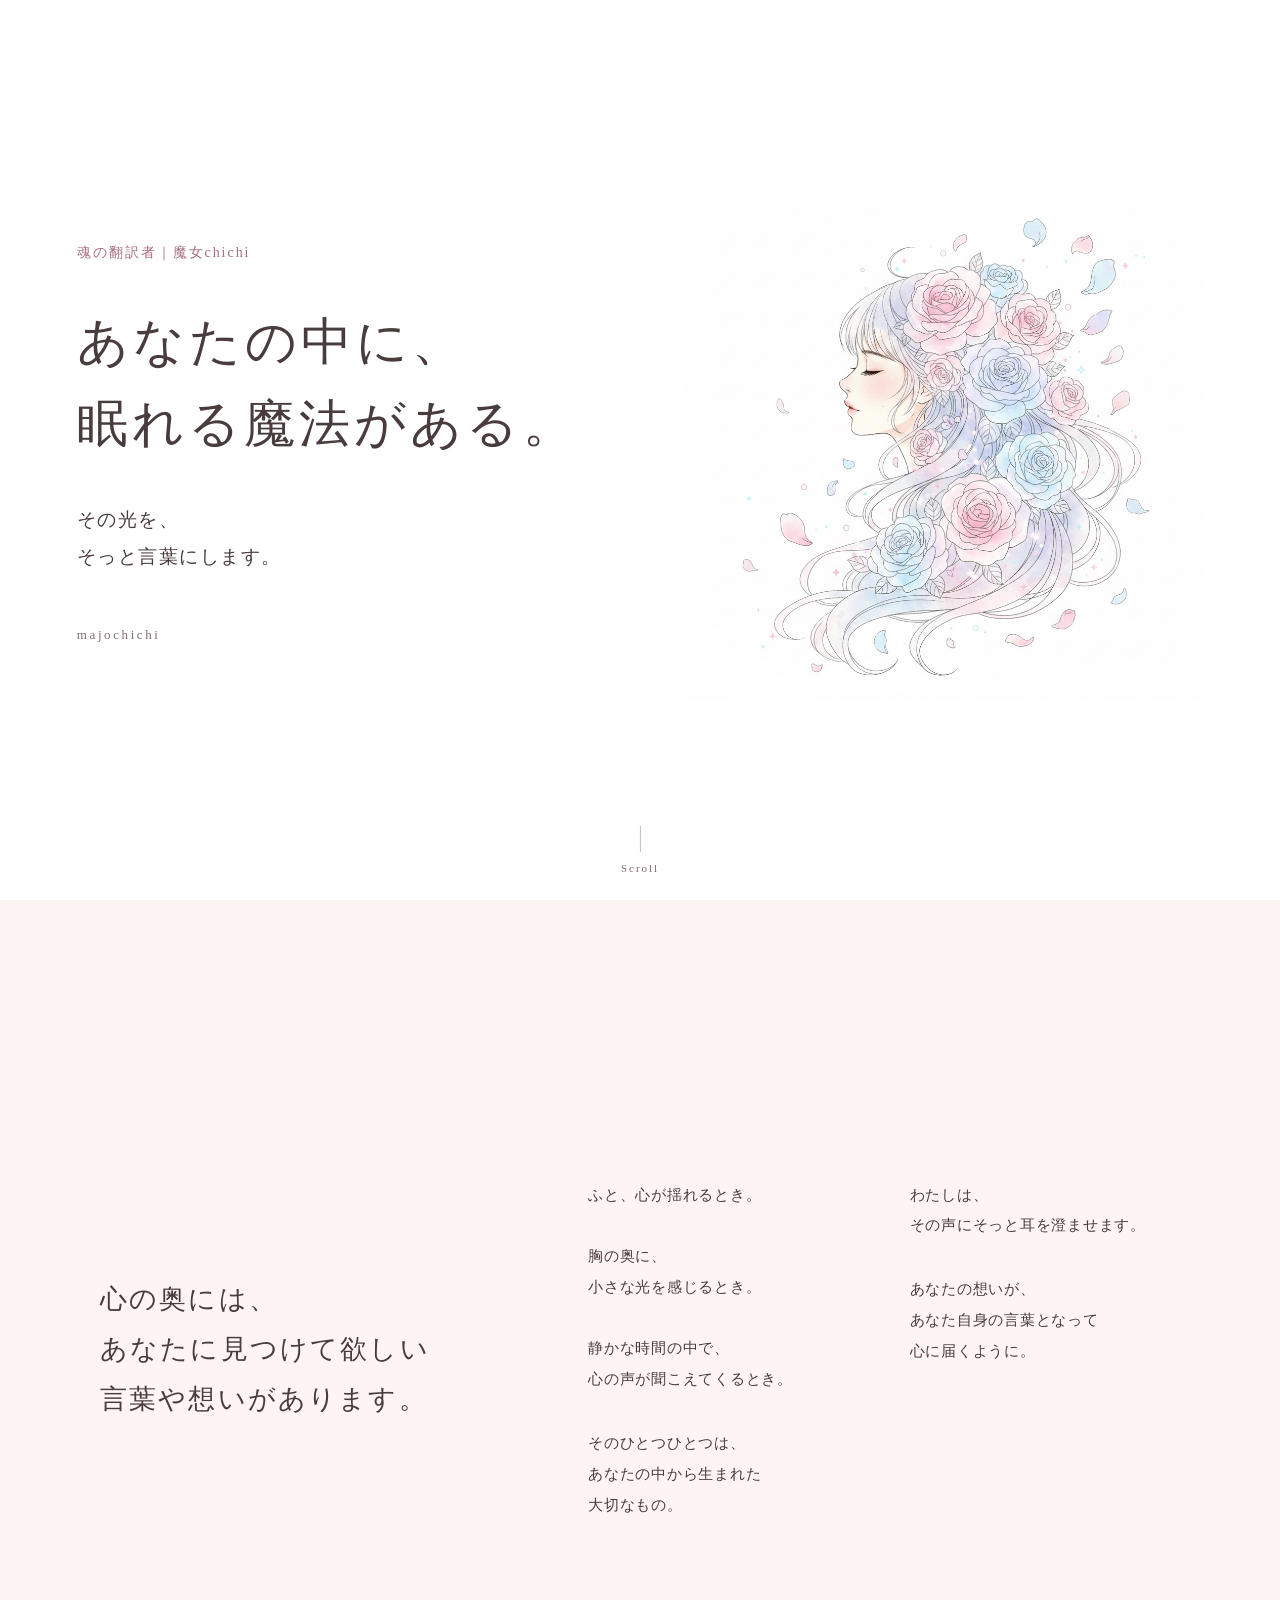
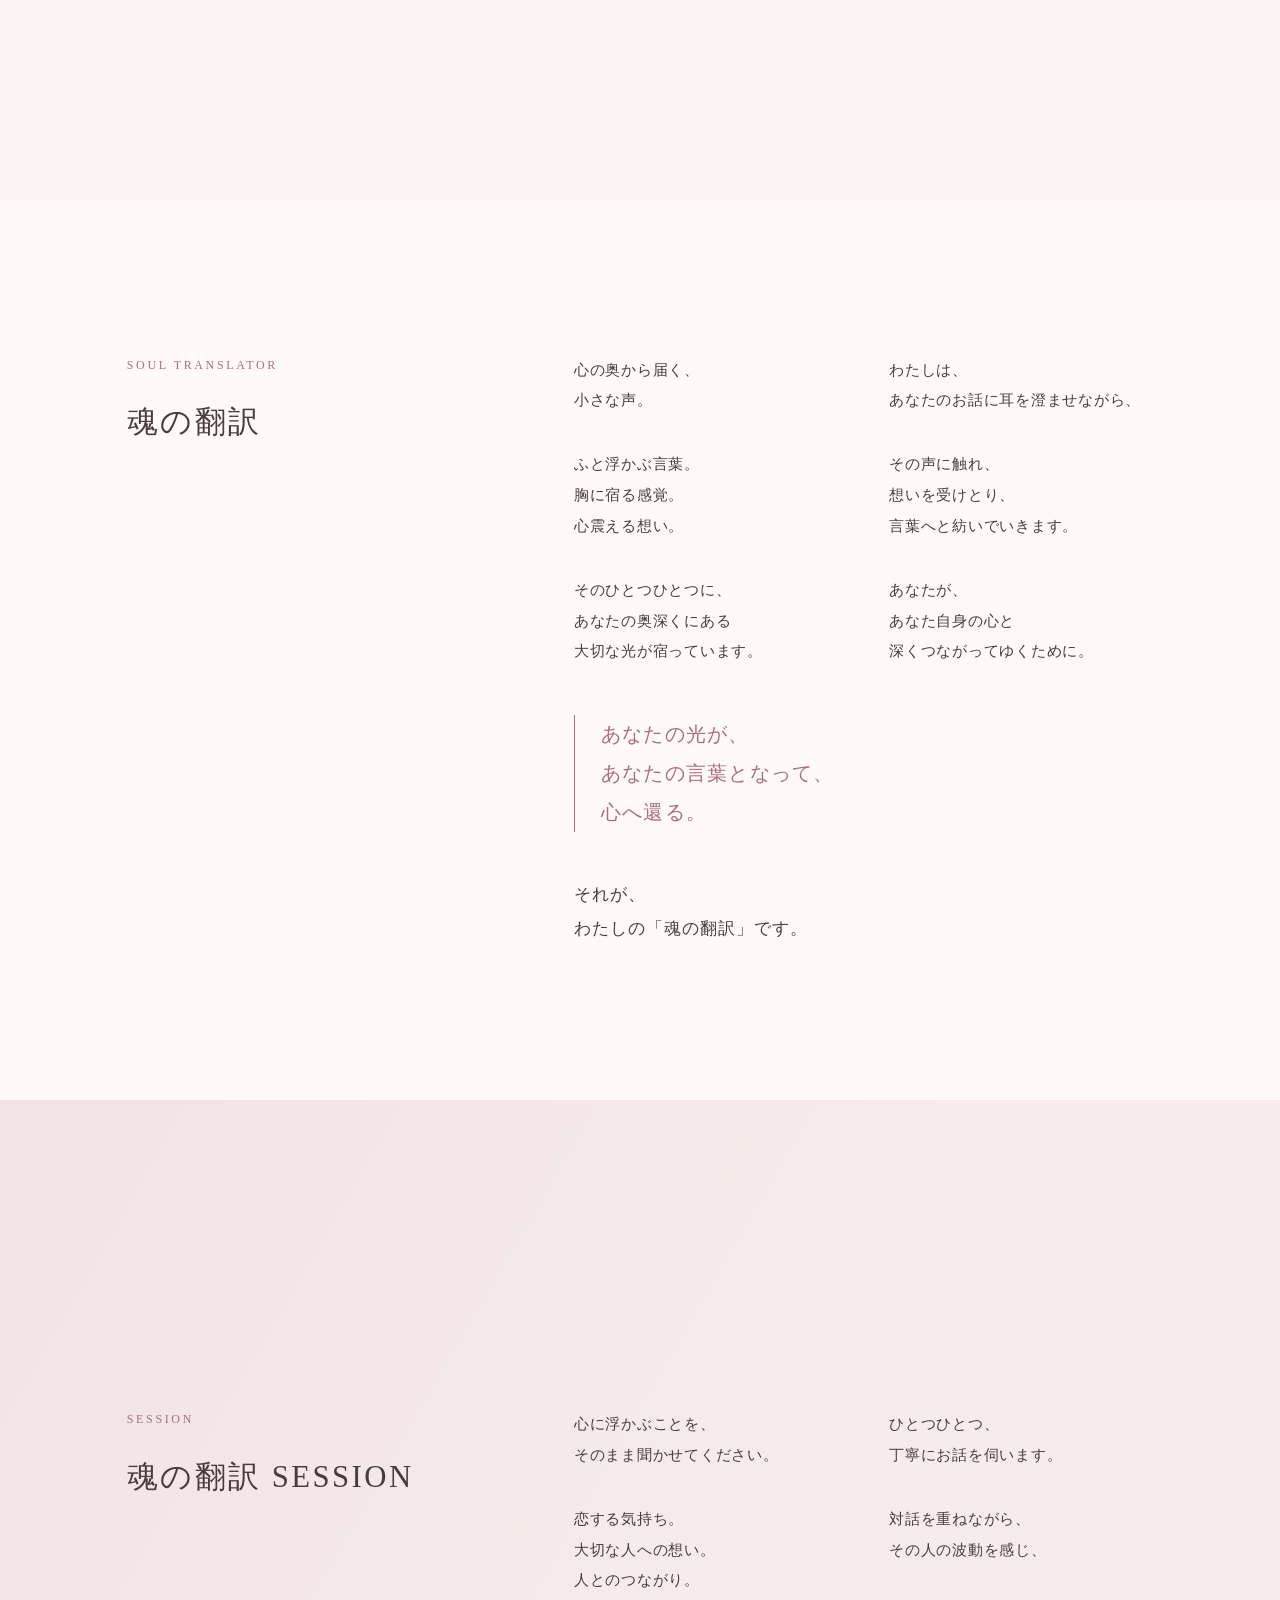
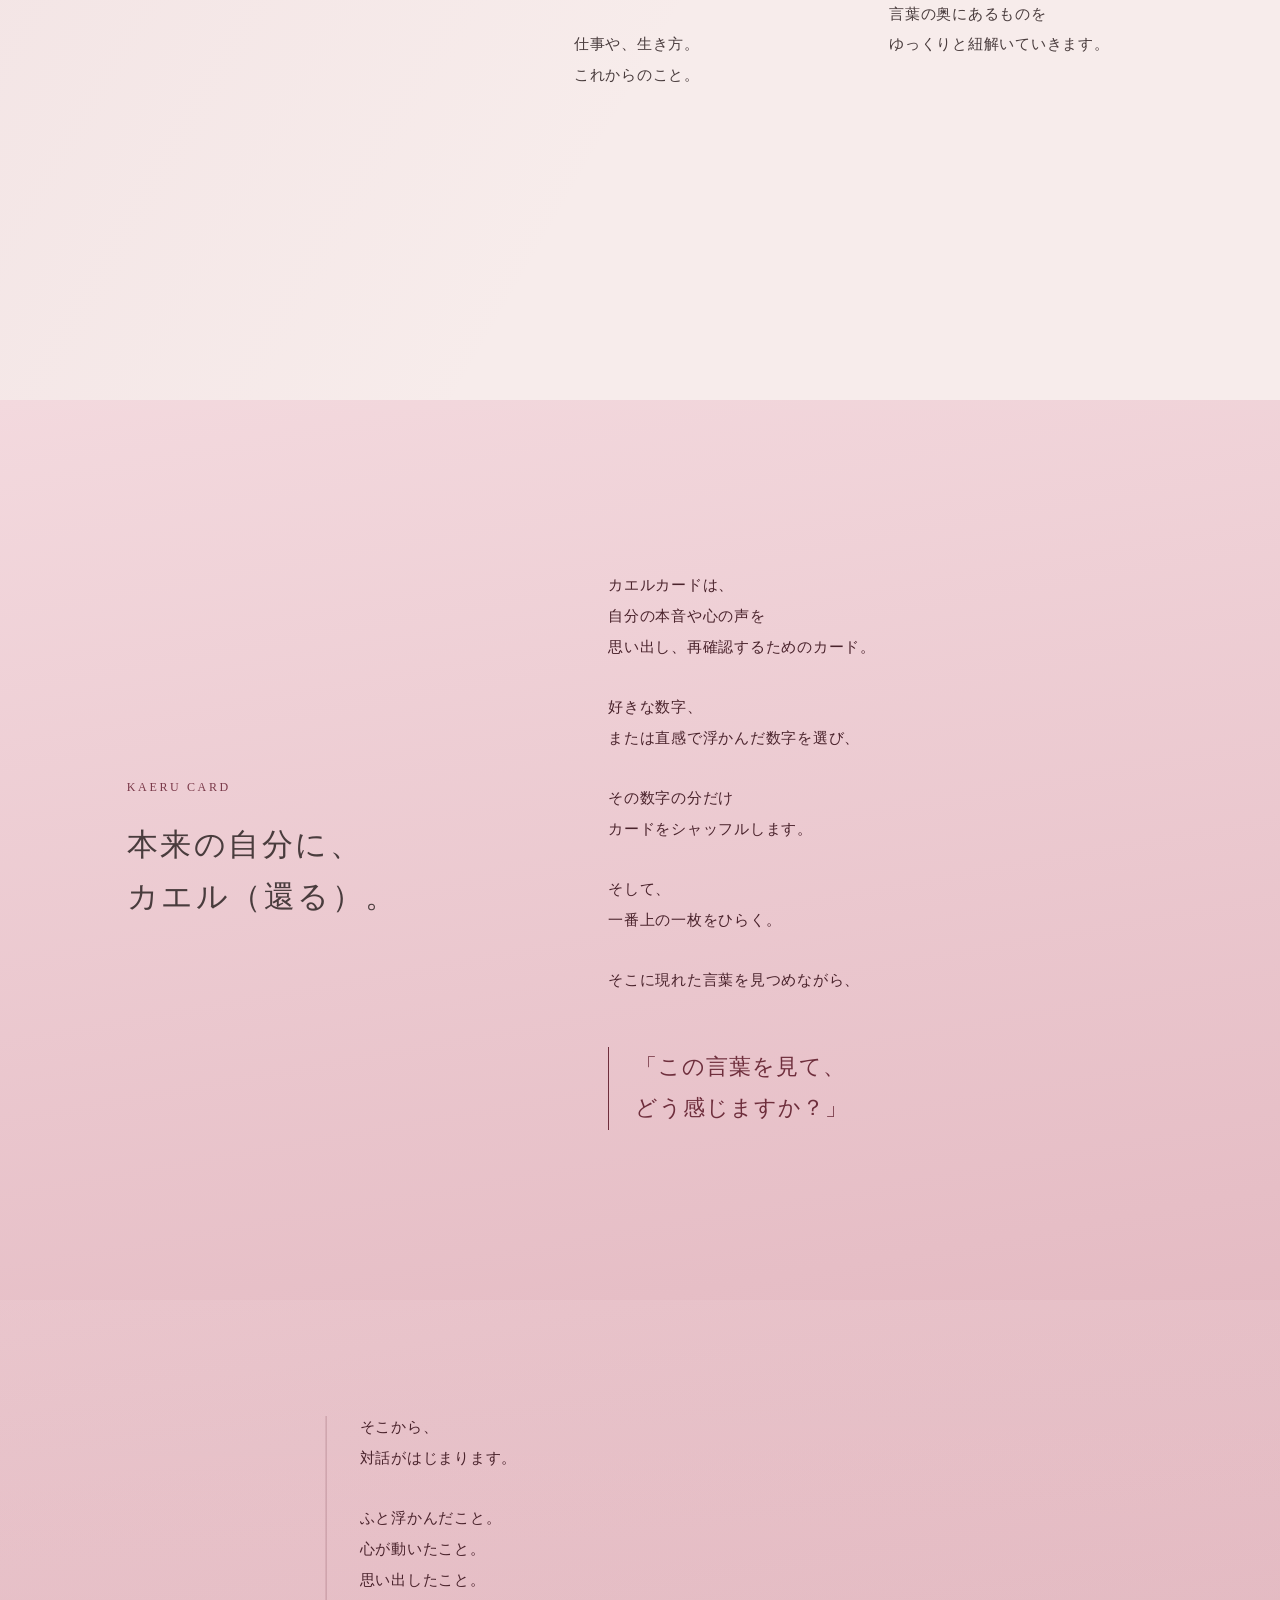
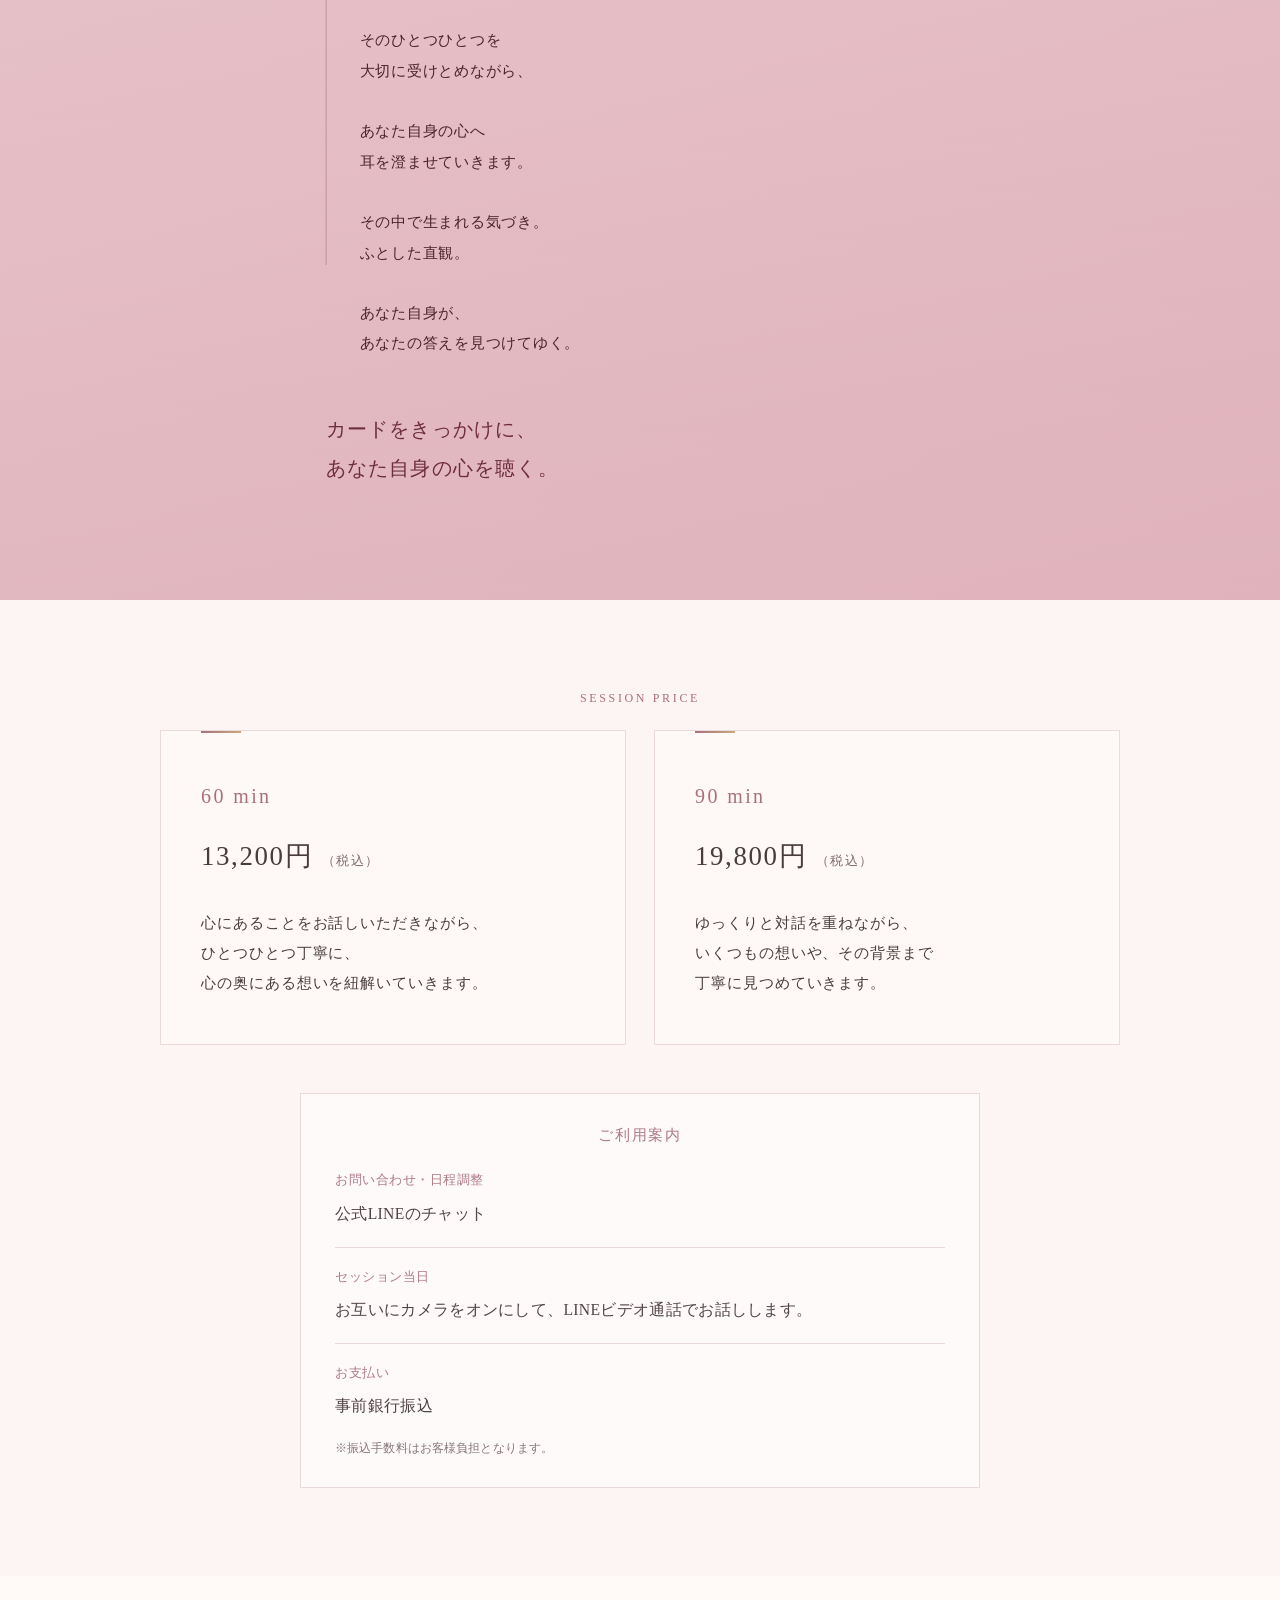
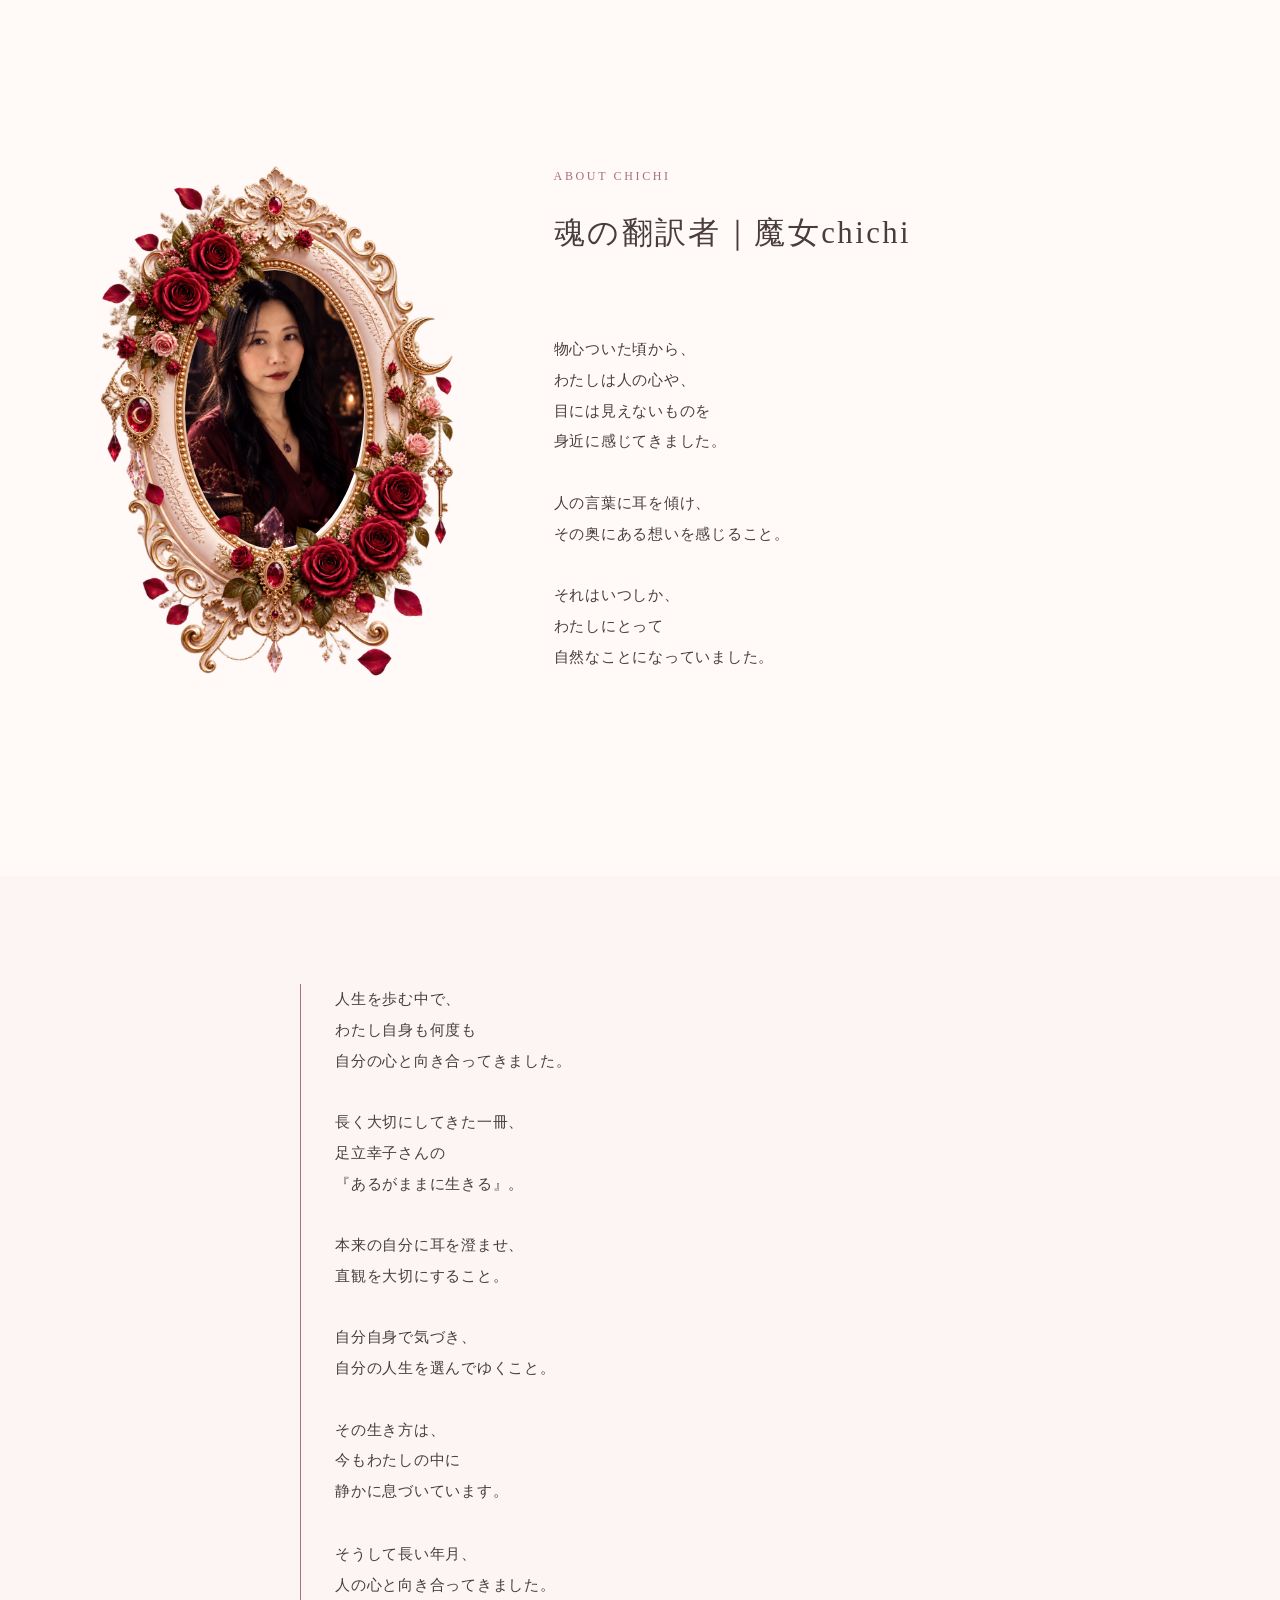
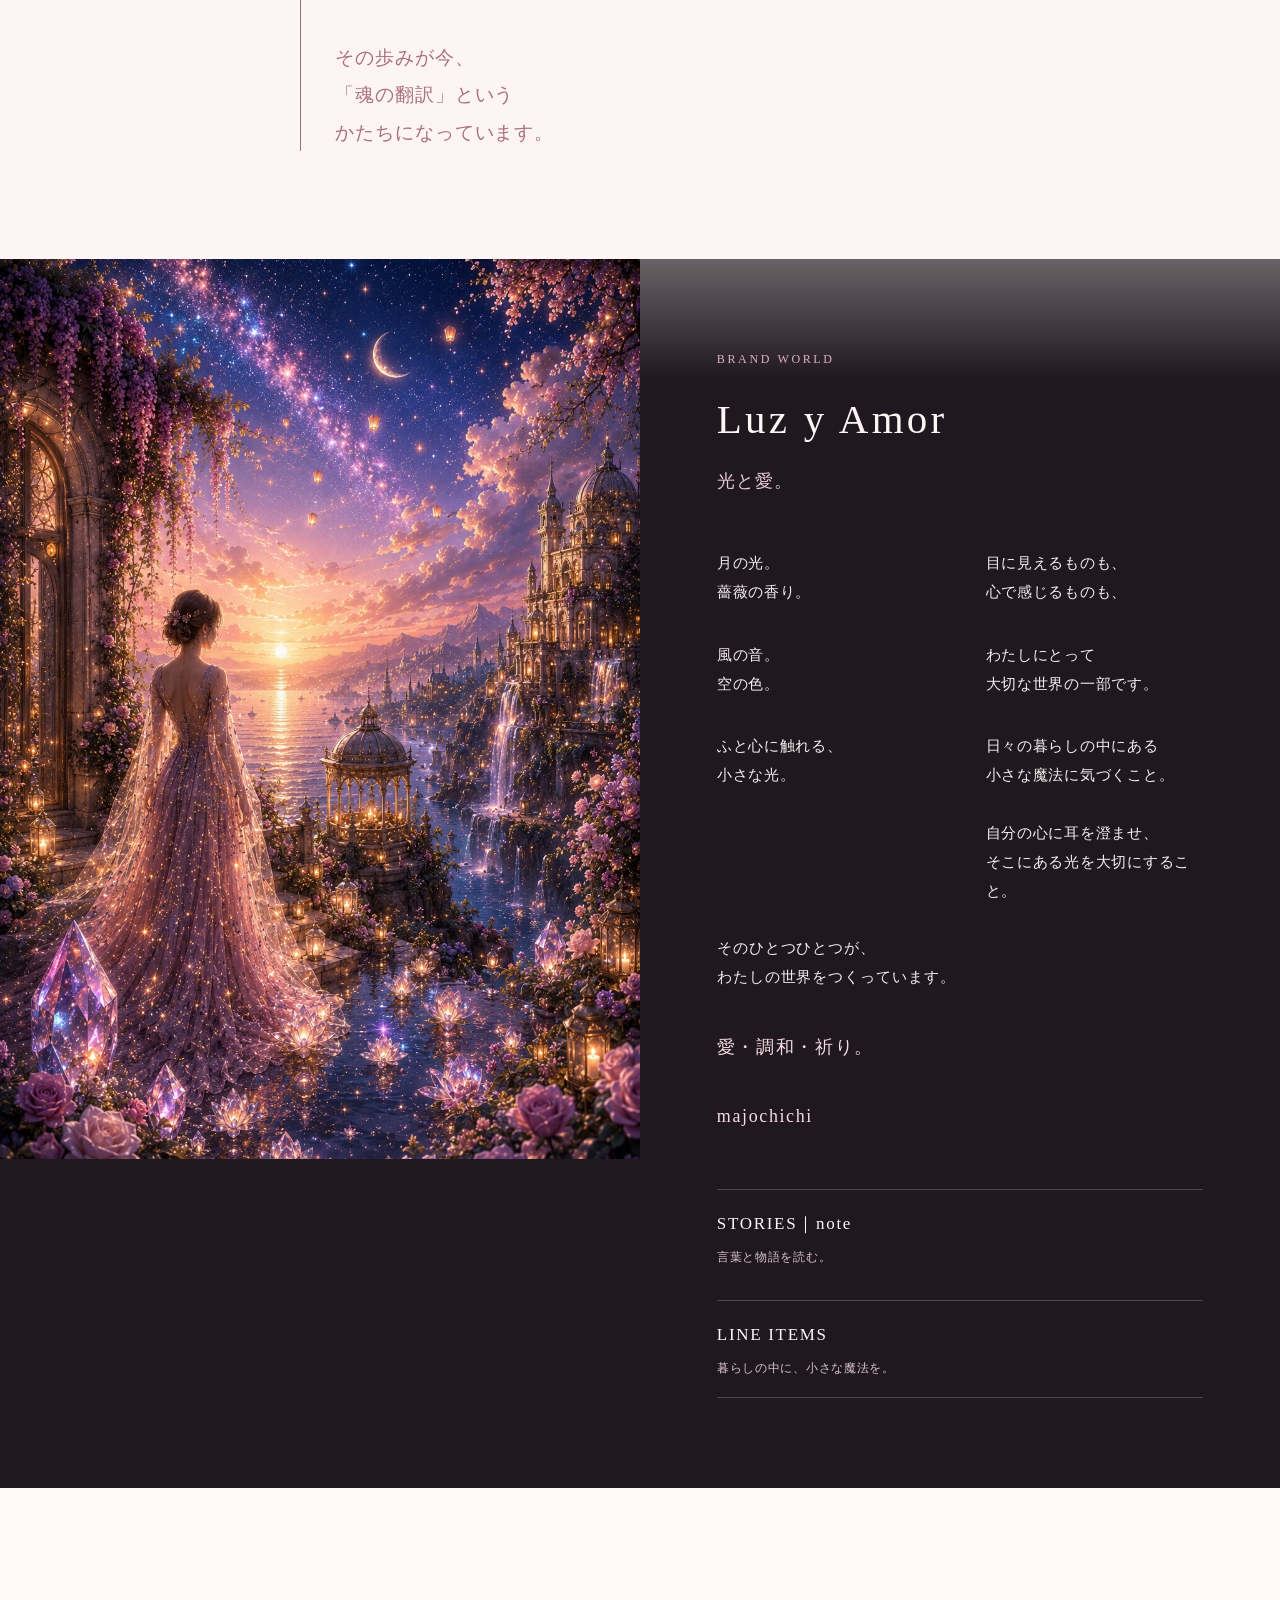
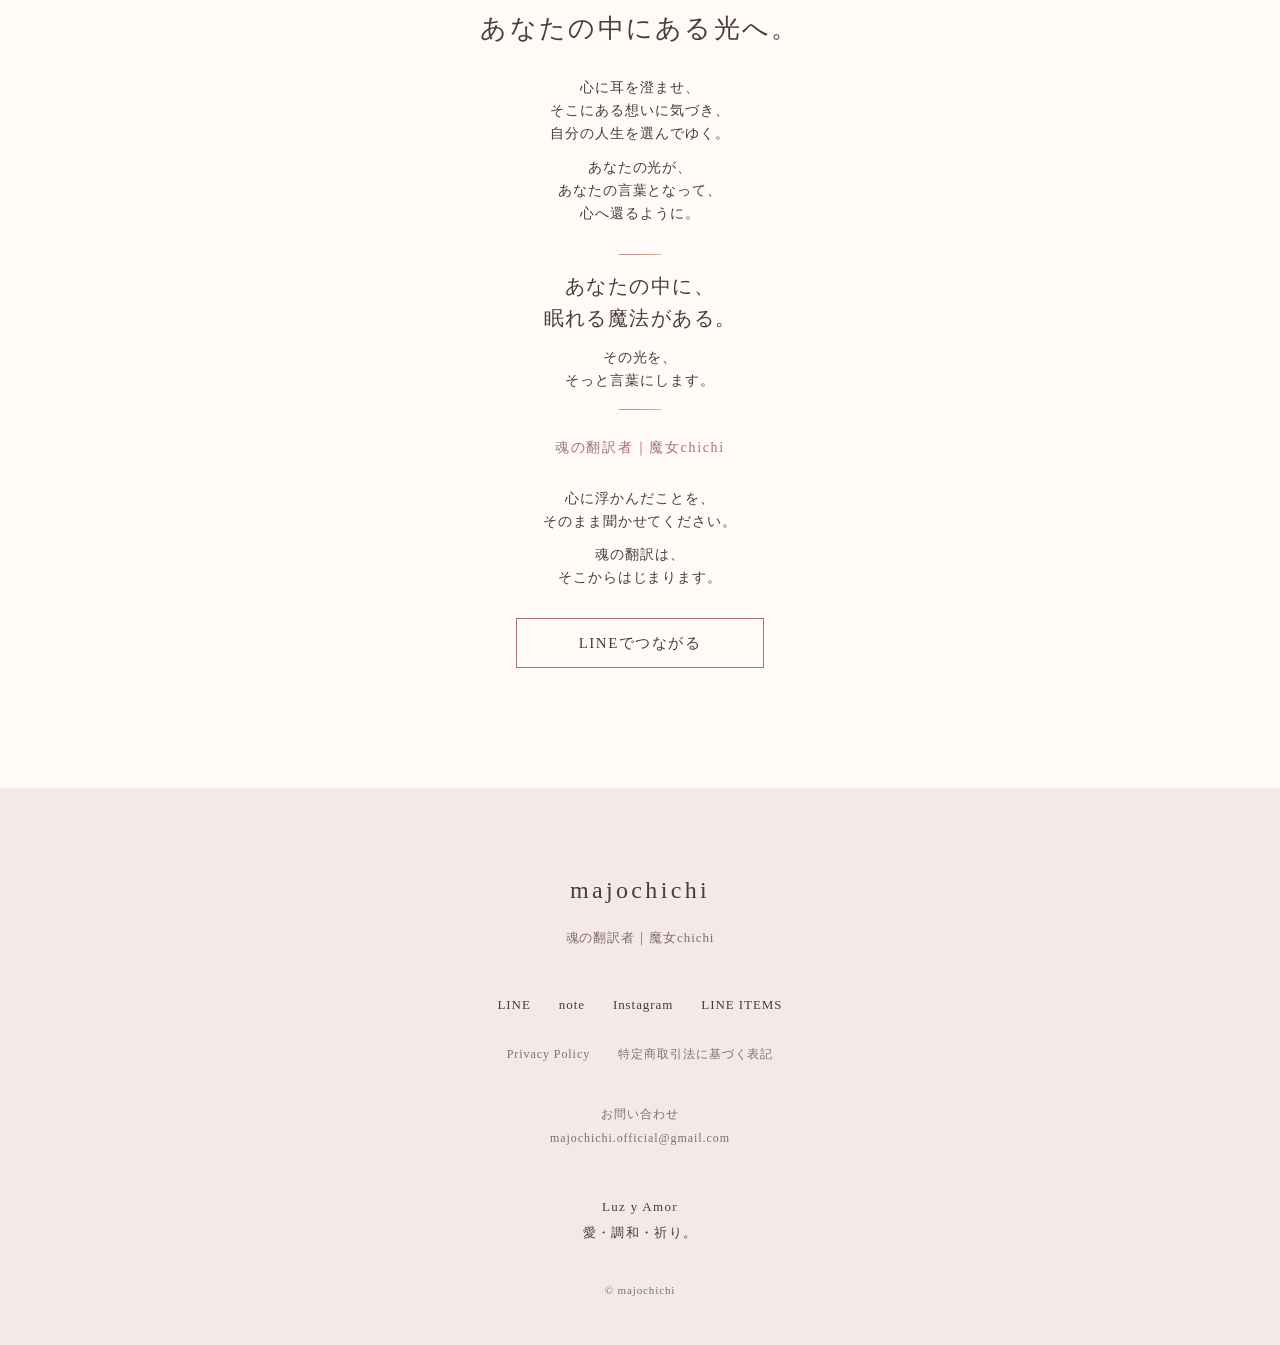
==== index (1).html @ d6d82b9c "Add files via upload" ====
<!DOCTYPE html>
<html lang="ja">
<head>
  <meta charset="UTF-8">
  <meta name="viewport" content="width=device-width, initial-scale=1.0">

  <link rel="stylesheet" href="style.css">
  <link rel="stylesheet" href="kaeru-fix.css">

  <title>魂の翻訳者｜魔女chichi｜majochichi</title>

  <meta
    name="description"
    content="あなたの中に、眠れる魔法がある。その光を、そっと言葉にします。魂の翻訳者｜魔女chichi"
  >
  <style>
    .keep-phrase { white-space: nowrap; }
    @media (max-width: 640px) {
      .keep-phrase { white-space: normal; }
    }

    /* SESSION PRICE: approved guidance layout (PC and mobile) */
    #session-price .session-info.session-guide {
      box-sizing: border-box;
      width: min(100%, 680px);
      margin: 48px auto 0;
      padding: 28px 34px;
      border: 1px solid #e9d9d8;
      background: rgba(255, 255, 255, 0.48);
      text-align: left;
    }
    #session-price .session-guide-title {
      margin: 0 0 22px;
      color: #ae7988;
      text-align: center;
      font-size: 0.95rem;
      font-weight: 500;
      letter-spacing: 0.12em;
      line-height: 1.7;
    }
    #session-price .session-guide-item {
      padding: 0 0 18px;
      margin: 0 0 18px;
      border-bottom: 1px solid #e9d9d8;
    }
    #session-price .session-guide-item:last-child {
      padding-bottom: 0;
      margin-bottom: 0;
      border-bottom: 0;
    }
    #session-price .session-guide-label {
      margin: 0 0 7px;
      color: #ae7988;
      font-size: 0.82rem;
      font-weight: 500;
      letter-spacing: 0.04em;
      line-height: 1.7;
    }
    #session-price .session-info.session-guide .session-guide-value {
      margin: 0;
      color: #514446;
      font-size: 0.98rem;
      letter-spacing: 0.02em;
      line-height: 1.9;
      overflow-wrap: anywhere;
    }
    #session-price .session-info.session-guide .session-note {
      margin: 7px 0 0;
      color: #89777b;
      font-size: 0.78rem;
      letter-spacing: 0.01em;
      line-height: 1.8;
      text-align: left;
    }
    @media (max-width: 640px) {
      #session-price .session-info.session-guide {
        width: 100%;
        margin-top: 32px;
        padding: 24px 20px;
      }
      #session-price .session-guide-title { margin-bottom: 18px; }
      #session-price .session-guide-item { padding-bottom: 15px; margin-bottom: 15px; }
      #session-price .session-info.session-guide .session-guide-value { font-size: 0.94rem; }
    }
  </style>
</head>

<body>

  <main>

    <!-- FIRST VIEW -->
    <section id="first-view">

      <div class="first-view-inner">

        <div class="first-view-copy">

          <p class="first-view-role">
            魂の翻訳者｜魔女chichi
          </p>

          <h1>
            あなたの中に、<br>
            <span class="keep-line">眠れる魔法がある。</span>
          </h1>

          <p class="first-view-message">
            その光を、<br>
            そっと言葉にします。
          </p>

          <p class="first-view-signature">
            majochichi
          </p>

        </div>


        <div class="first-view-visual">

          <img
            src="assets/first-view.jpg"
            alt="薔薇と光に包まれ、静かに目を閉じる女性のイラスト"
          >

        </div>

      </div>

      <p class="first-view-scroll">
        <span class="scroll-line" aria-hidden="true"></span>
        Scroll
      </p>

    </section>


    <!-- MESSAGE -->
    <section id="message" class="message-section">

      <div class="petals" aria-hidden="true">
        <span class="light light--a" style="left:7%; top:66%; --w:5px; --h:5px; animation-duration:11s; animation-delay:0s; --drift-1:14px; --drift-2:-10px; --peak-opacity:0.35;"></span>
        <span class="light light--b" style="left:92%; top:60%; --w:6px; --h:6px; animation-duration:14s; animation-delay:5s; --drift-1:-16px; --drift-2:12px; --peak-opacity:0.4;"></span>
        <span class="light light--c" style="left:10%; top:73%; --w:4px; --h:4px; animation-duration:9.5s; animation-delay:8s; --drift-1:12px; --drift-2:-14px; --peak-opacity:0.3;"></span>
      </div>

      <div class="message-inner">

        <p class="message-lead">
          心の奥には、<br>
          あなたに見つけて欲しい<br>
          言葉や想いがあります。
        </p>

        <div class="content-columns">

          <div class="content-col">

            <p>
              ふと、心が揺れるとき。<br><br>
              胸の奥に、<br>
              小さな光を感じるとき。<br><br>
              静かな時間の中で、<br>
              心の声が聞こえてくるとき。
            </p>

            <p>
              そのひとつひとつは、<br>
              あなたの中から生まれた<br>
              大切なもの。
            </p>

          </div>

          <div class="content-col">

            <p>
              わたしは、<br>
              その声にそっと耳を澄ませます。
            </p>

            <p>
              あなたの想いが、<br>
              あなた自身の言葉となって<br>
              心に届くように。
            </p>

          </div>

        </div>

      </div>

    </section>


    <!-- SOUL TRANSLATOR -->
    <section
      id="soul-translator"
      class="soul-translator-section"
    >

      <div class="petals" aria-hidden="true">
        <span class="light light--b" style="left:6%; top:58%; --w:5px; --h:5px; animation-duration:12.5s; animation-delay:1s; --drift-1:13px; --drift-2:-11px; --peak-opacity:0.4;"></span>
        <span class="light light--c" style="left:94%; top:64%; --w:6px; --h:6px; animation-duration:15.5s; animation-delay:6s; --drift-1:-15px; --drift-2:10px; --peak-opacity:0.35;"></span>
        <span class="light light--a" style="left:50%; top:86%; --w:4px; --h:4px; animation-duration:10s; animation-delay:9s; --drift-1:10px; --drift-2:-13px; --peak-opacity:0.3;"></span>
      </div>

      <div class="section-split">

        <div class="section-meta">

          <p class="section-label">
            SOUL TRANSLATOR
          </p>

          <h2 class="section-title">
            魂の翻訳
          </h2>

        </div>

        <div class="section-content">

          <div class="content-columns">

            <div class="content-col">

              <p>
                心の奥から届く、<br>
                小さな声。
              </p>

              <p>
                ふと浮かぶ言葉。<br>
                胸に宿る感覚。<br>
                心震える想い。
              </p>

              <p>
                そのひとつひとつに、<br>
                あなたの奥深くにある<br>
                大切な光が宿っています。
              </p>

            </div>

            <div class="content-col">

              <p>
                わたしは、<br>
                <span class="keep-phrase">あなたのお話に耳を澄ませながら、</span>
              </p>

              <p>
                その声に触れ、<br>
                想いを受けとり、<br>
                言葉へと紡いでいきます。
              </p>

              <p>
                あなたが、<br>
                あなた自身の心と<br>
                深くつながってゆくために。
              </p>

            </div>

          </div>

          <p class="pull-quote soul-translator-key">
            あなたの光が、<br>
            あなたの言葉となって、<br>
            心へ還る。
          </p>

          <p class="soul-translator-ending">
            それが、<br>
            わたしの「魂の翻訳」です。
          </p>

        </div>

      </div>

    </section>


    <!-- SESSION -->
    <section id="session" class="session-section">

      <div class="section-split">

        <div class="section-meta">

          <p class="section-label">
            SESSION
          </p>

          <h2 class="section-title">
            魂の翻訳 SESSION
          </h2>

        </div>

        <div class="section-content">

          <div class="content-columns">

            <div class="content-col">

              <p>
                心に浮かぶことを、<br>
                そのまま聞かせてください。
              </p>

              <p>
                恋する気持ち。<br>
                大切な人への想い。<br>
                人とのつながり。
              </p>

              <p>
                仕事や、生き方。<br>
                これからのこと。
              </p>

            </div>

            <div class="content-col">

              <p>
                ひとつひとつ、<br>
                丁寧にお話を伺います。
              </p>

              <p>
                対話を重ねながら、<br>
                その人の波動を感じ、
              </p>

              <p>
                言葉の奥にあるものを<br>
                ゆっくりと紐解いていきます。
              </p>

            </div>

          </div>

        </div>

      </div>

    </section>


    <!-- KAERU CARD -->
    <section id="kaeru-card" class="kaeru-card-section kaeru-card-two-screen">

      <!-- SCREEN 1 -->
      <div class="kaeru-screen kaeru-screen-intro">
        <div class="kaeru-screen-inner">

          <div class="kaeru-screen-meta">
            <p class="section-label">KAERU CARD</p>

            <h2 class="section-title">
              本来の自分に、<br>
              カエル（還る）。
            </h2>
          </div>

          <div class="kaeru-screen-content">
            <div class="kaeru-reading-block">
              <p>
                カエルカードは、<br>
                自分の本音や心の声を<br>
                思い出し、再確認するためのカード。
              </p>

              <p>
                好きな数字、<br>
                または直感で浮かんだ数字を選び、
              </p>

              <p>
                その数字の分だけ<br>
                カードをシャッフルします。
              </p>

              <p>
                そして、<br>
                一番上の一枚をひらく。
              </p>

              <p>
                そこに現れた言葉を見つめながら、
              </p>
            </div>

            <p class="pull-quote kaeru-question">
              「この言葉を見て、<br>
              どう感じますか？」
            </p>
          </div>

        </div>
      </div>

      <!-- SCREEN 2 -->
      <div class="kaeru-screen kaeru-screen-dialogue">
        <div class="kaeru-dialogue-inner">

          <div class="kaeru-reading-block">
            <p>
              そこから、<br>
              対話がはじまります。
            </p>

            <p>
              ふと浮かんだこと。<br>
              心が動いたこと。<br>
              思い出したこと。
            </p>

            <p>
              そのひとつひとつを<br>
              大切に受けとめながら、
            </p>

            <p>
              あなた自身の心へ<br>
              耳を澄ませていきます。
            </p>

            <p>
              その中で生まれる気づき。<br>
              ふとした直観。
            </p>

            <p>
              あなた自身が、<br>
              あなたの答えを見つけてゆく。
            </p>
          </div>

          <p class="kaeru-ending">
            カードをきっかけに、<br>
            あなた自身の心を聴く。
          </p>

        </div>
      </div>

    </section>


    <!-- SESSION PRICE -->
    <section
      id="session-price"
      class="session-price-section"
    >

      <div class="session-price-inner">

        <p class="section-label">
          SESSION PRICE
        </p>

        <div class="session-price-grid">

          <div class="price-card">

            <h3>
              60 min
            </h3>

            <p class="price">
              13,200円
              <span>（税込）</span>
            </p>

            <p>
              心にあることをお話しいただきながら、<br>
              ひとつひとつ丁寧に、<br>
              心の奥にある想いを紐解いていきます。
            </p>

          </div>


          <div class="price-card">

            <h3>
              90 min
            </h3>

            <p class="price">
              19,800円
              <span>（税込）</span>
            </p>

            <p>
              ゆっくりと対話を重ねながら、<br>
              いくつもの想いや、その背景まで<br>
              丁寧に見つめていきます。
            </p>

          </div>

        </div>


        <div class="session-info session-guide" aria-label="ご利用案内">
          <h3 class="session-guide-title">ご利用案内</h3>

          <div class="session-guide-item">
            <p class="session-guide-label">お問い合わせ・日程調整</p>
            <p class="session-guide-value">公式LINEのチャット</p>
          </div>

          <div class="session-guide-item">
            <p class="session-guide-label">セッション当日</p>
            <p class="session-guide-value">お互いにカメラをオンにして、LINEビデオ通話でお話しします。</p>
          </div>

          <div class="session-guide-item">
            <p class="session-guide-label">お支払い</p>
            <p class="session-guide-value">事前銀行振込</p>
            <p class="session-note">※振込手数料はお客様負担となります。</p>
          </div>
        </div>

      </div>

    </section>


    <!-- ABOUT CHICHI -->
    <section
      id="about-chichi"
      class="about-chichi-section"
    >

      <div class="about-chichi-screen about-chichi-screen-portrait">

        <div class="about-chichi-inner">

          <div class="about-chichi-meta">

            <p class="section-label">
              ABOUT CHICHI
            </p>

            <h2 class="section-title">
              魂の翻訳者｜魔女chichi
            </h2>

          </div>


          <div class="about-chichi-visual">

            <div class="about-chichi-portrait">
              <img
                src="assets/about-chichi.png"
                alt="魂の翻訳者｜魔女chichi"
              >
            </div>

            <img
              class="about-chichi-frame"
              src="assets/about-frame.png"
              alt=""
              aria-hidden="true"
            >

          </div>


          <div class="about-chichi-body about-chichi-intro">

            <p>
              物心ついた頃から、<br>
              わたしは人の心や、<br>
              目には見えないものを<br>
              身近に感じてきました。<br><br>
              人の言葉に耳を傾け、<br>
              その奥にある想いを感じること。<br><br>
              それはいつしか、<br>
              わたしにとって<br>
              自然なことになっていました。
            </p>

          </div>

        </div>

      </div>


      <div class="about-chichi-screen about-chichi-screen-philosophy">

        <div class="petals" aria-hidden="true">
          <span class="petal petal--a" style="left:16%; top:-6%; --w:13px; --h:17px; animation-duration:14s; animation-delay:0s; --drift-1:28px; --drift-2:-18px; --drift-3:22px; --rot-1:25deg; --rot-2:-15deg; --rot-3:40deg; --peak-opacity:0.5;"><span class="petal-shape"></span></span>
          <span class="petal petal--b" style="left:78%; top:-9%; --w:19px; --h:24px; animation-duration:21s; animation-delay:6s; --drift-1:-32px; --drift-2:26px; --drift-3:-28px; --rot-1:-30deg; --rot-2:18deg; --rot-3:-50deg; --peak-opacity:0.45;"><span class="petal-shape"></span></span>
          <span class="petal petal--c" style="left:48%; top:-7%; --w:16px; --h:20px; animation-duration:18s; animation-delay:10s; --drift-1:24px; --drift-2:-20px; --drift-3:26px; --rot-1:20deg; --rot-2:-35deg; --rot-3:55deg; --peak-opacity:0.55;"><span class="petal-shape"></span></span>
          <span class="petal petal--a" style="left:30%; top:-10%; --w:25px; --h:31px; animation-duration:24s; animation-delay:3s; --drift-1:-40px; --drift-2:30px; --drift-3:-35px; --rot-1:-25deg; --rot-2:20deg; --rot-3:-60deg; --peak-opacity:0.4;"><span class="petal-shape"></span></span>
        </div>

        <div class="about-chichi-philosophy-inner">

          <div class="about-chichi-body about-chichi-philosophy">

            <p>
              人生を歩む中で、<br>
              わたし自身も何度も<br>
              自分の心と向き合ってきました。<br><br>
              長く大切にしてきた一冊、<br>
              足立幸子さんの<br>
              『あるがままに生きる』。<br><br>
              本来の自分に耳を澄ませ、<br>
              直観を大切にすること。<br><br>
              自分自身で気づき、<br>
              自分の人生を選んでゆくこと。<br><br>
              その生き方は、<br>
              今もわたしの中に<br>
              静かに息づいています。
            </p>

            <p>
              そうして長い年月、<br>
              人の心と向き合ってきました。
            </p>

          </div>

          <p class="about-chichi-ending">
            その歩みが今、<br>
            「魂の翻訳」という<br>
            かたちになっています。
          </p>

        </div>

      </div>

    </section>


    <!-- BRAND WORLD -->
    <section
      id="brand-world"
      class="brand-world-section"
    >

      <div class="brand-world-inner">

        <div class="brand-world-visual">

          <img
            src="assets/brand-world.jpg"
            alt="月と薔薇と光に包まれたmajochichiの世界"
          >

        </div>


        <div class="brand-world-copy">

          <p class="section-label">
            BRAND WORLD
          </p>

          <h2 class="brand-world-title">
            Luz y Amor
          </h2>

          <p class="brand-world-lead">
            光と愛。
          </p>

          <div class="content-columns brand-world-columns">

            <div class="content-col">

              <p>
                月の光。<br>
                薔薇の香り。
              </p>

              <p>
                風の音。<br>
                空の色。
              </p>

              <p>
                ふと心に触れる、<br>
                小さな光。
              </p>

            </div>

            <div class="content-col">

              <p>
                目に見えるものも、<br>
                心で感じるものも、
              </p>

              <p>
                わたしにとって<br>
                大切な世界の一部です。
              </p>

              <p>
                日々の暮らしの中にある<br>
                小さな魔法に気づくこと。<br><br>
                自分の心に耳を澄ませ、<br>
                そこにある光を大切にすること。
              </p>

            </div>

          </div>

          <p class="brand-world-body-tail">
            そのひとつひとつが、<br>
            わたしの世界をつくっています。
          </p>

          <p class="brand-world-ending">
            愛・調和・祈り。<br><br>
            majochichi
          </p>


          <div class="brand-world-links">

            
              <a
              href="https://note.com/majochichi"
              target="_blank"
              rel="noopener noreferrer"
            >
              <span>
                STORIES｜note
              </span>

              <small>
                言葉と物語を読む。
              </small>
            </a>


            
              <a
              href="https://line.me/S/shop/sticker/author/6569185"
              target="_blank"
              rel="noopener noreferrer"
            >
              <span>
                LINE ITEMS
              </span>

              <small>
                暮らしの中に、小さな魔法を。
              </small>
            </a>

          </div>

        </div>

      </div>

    </section>


    <!-- FINAL MESSAGE -->
    <section
      id="final-message"
      class="final-message-section"
    >

      <div class="petals" aria-hidden="true">
        <span class="light light--a" style="left:10%; top:70%; --w:6px; --h:6px; animation-duration:10s; animation-delay:0s; --drift-1:15px; --drift-2:-12px; --peak-opacity:0.45;"></span>
        <span class="light light--c" style="left:90%; top:66%; --w:5px; --h:5px; animation-duration:13s; animation-delay:4s; --drift-1:-14px; --drift-2:11px; --peak-opacity:0.4;"></span>
        <span class="light light--b" style="left:18%; top:78%; --w:7px; --h:7px; animation-duration:15.5s; animation-delay:8s; --drift-1:16px; --drift-2:-13px; --peak-opacity:0.5;"></span>
        <span class="light light--a" style="left:82%; top:74%; --w:4px; --h:4px; animation-duration:9s; animation-delay:2s; --drift-1:-11px; --drift-2:14px; --peak-opacity:0.35;"></span>
        <span class="light light--c" style="left:50%; top:84%; --w:9px; --h:9px; animation-duration:16s; animation-delay:11s; --drift-1:12px; --drift-2:-15px; --peak-opacity:0.4;"></span>
      </div>

      <div class="final-message-inner">

        <h2>
          あなたの中にある光へ。
        </h2>

        <div class="final-message-lead">

          <p>
            心に耳を澄ませ、<br>
            そこにある想いに気づき、<br>
            自分の人生を選んでゆく。
          </p>

          <p>
            あなたの光が、<br>
            あなたの言葉となって、<br>
            心へ還るように。
          </p>

        </div>

        <div class="final-message-core">

          <span class="final-message-divider" aria-hidden="true"></span>

          <p class="final-message-key">
            あなたの中に、<br>
            眠れる魔法がある。
          </p>

          <p class="final-message-sub">
            その光を、<br>
            そっと言葉にします。
          </p>

          <span class="final-message-divider" aria-hidden="true"></span>

        </div>

        <p class="final-message-role">
          魂の翻訳者｜魔女chichi
        </p>

        <div class="final-message-invite">

          <p>
            心に浮かんだことを、<br>
            そのまま聞かせてください。
          </p>

          <p>
            魂の翻訳は、<br>
            そこからはじまります。
          </p>

        </div>

        
          <a
          class="line-cta"
          href="https://lin.ee/QZUK7N4"
          target="_blank"
          rel="noopener noreferrer"
        >
          LINEでつながる
        </a>

      </div>

    </section>

  </main>


  <!-- FOOTER -->
  <footer class="site-footer">

    <div class="site-footer-inner">

      <p class="site-footer-brand">
        majochichi
      </p>

      <p class="site-footer-role">
        魂の翻訳者｜魔女chichi
      </p>


      <nav
        class="site-footer-links"
        aria-label="外部リンク"
      >

        
          <a
          href="https://lin.ee/QZUK7N4"
          target="_blank"
          rel="noopener noreferrer"
        >
          LINE
        </a>

        
          <a
          href="https://note.com/majochichi"
          target="_blank"
          rel="noopener noreferrer"
        >
          note
        </a>

        
          <a
          href="https://www.instagram.com/majochichi_official/"
          target="_blank"
          rel="noopener noreferrer"
        >
          Instagram
        </a>

        
          <a
          href="https://line.me/S/shop/sticker/author/6569185"
          target="_blank"
          rel="noopener noreferrer"
        >
          LINE ITEMS
        </a>

      </nav>


      <nav
        class="site-footer-legal"
        aria-label="法務情報"
      >

        <a href="privacy.html">
          Privacy Policy
        </a>

        <a href="tokusho.html">
          特定商取引法に基づく表記
        </a>

      </nav>


      <p class="site-footer-contact">
        お問い合わせ<br>

        <a href="mailto:majochichi.official@gmail.com">
          majochichi.official@gmail.com
        </a>
      </p>


      <p class="site-footer-motto">
        Luz y Amor<br>
        愛・調和・祈り。
      </p>

      <p class="site-footer-copyright">
        © majochichi
      </p>

    </div>

  </footer>

</body>
</html>
---- style.css ----
:root {
  --color-bg: #fffaf8;
  --color-bg-soft: #fdf5f3;
  --color-bg-deep: #f7eceb;
  --color-bg-blush: #f6e3e6;
  --color-bordeaux-bg-a: #f3d9de;
  --color-bordeaux-bg-b: #d9a3ae;
  --color-bordeaux-text: #4a232c;
  --color-text: #493c3d;
  --color-sub: #806d70;
  --color-rose: #a96f7d;
  --color-rose-soft: #c790a0;
  --color-gold: #c9ab7e;
  --color-line: rgba(169, 111, 125, 0.22);

  --font-jp: "Yu Mincho", "YuMincho", "Hiragino Mincho ProN",
    "Hiragino Mincho Pro", "Noto Serif JP", serif;

  --edge-pc: clamp(48px, 6vw, 96px);
  --petal-scale: 1;
  --light-scale: 1;
}


/* =========================
   BASE
========================= */

*,
*::before,
*::after {
  box-sizing: border-box;
}

html {
  scroll-behavior: smooth;
}

body {
  margin: 0;
  background: var(--color-bg);
  color: var(--color-text);
  font-family: var(--font-jp);
  font-size: 17px;
  line-height: 1.9;
  letter-spacing: 0.055em;
  -webkit-font-smoothing: antialiased;
}

main {
  overflow-x: clip;
}

img {
  max-width: 100%;
}

a {
  color: inherit;
}

a:focus-visible,
button:focus-visible {
  outline: 2px solid var(--color-rose);
  outline-offset: 3px;
}


/* =========================
   COMMON SECTION
========================= */

section {
  position: relative;
}

.section-label {
  margin: 0 0 20px;
  color: var(--color-rose);
  font-size: 12px;
  line-height: 1.8;
  letter-spacing: 0.22em;
}

.section-title {
  margin: 0 0 clamp(28px, 3vw, 40px);
  color: var(--color-text);
  font-size: clamp(26px, 2.4vw, 34px);
  font-weight: 500;
  line-height: 1.7;
  letter-spacing: 0.08em;
}

/* label + heading on the left, body content on the right —
   used by SOUL TRANSLATOR / SESSION / KAERU CARD so PC layouts
   use width instead of stacking everything down the page */
.section-split {
  width: min(1180px, 100%);
  margin: 0 auto;
  padding: clamp(88px, 9vh, 140px) var(--edge-pc);

  display: grid;
  grid-template-columns: minmax(220px, 0.78fr) minmax(0, 1.22fr);
  gap: clamp(48px, 6vw, 96px);
  align-items: start;
}

.section-meta {
  position: sticky;
  top: clamp(88px, 9vh, 140px);
}

.section-content {
  min-width: 0;
}

/* short paragraphs grouped side by side instead of stacked
   the whole way down — this is the "2〜3 blocks" grouping */
.content-columns {
  display: grid;
  grid-template-columns: repeat(2, minmax(0, 1fr));
  gap: 0 clamp(32px, 4vw, 56px);
  margin: 0 0 clamp(32px, 4vw, 48px);
}

.content-columns:last-child {
  margin-bottom: 0;
}

.content-col p {
  margin: 0 0 clamp(24px, 2.6vw, 34px);
  font-size: clamp(15px, 1.05vw, 17px);
  line-height: 2.05;
  letter-spacing: 0.05em;
}

.content-col p:last-child {
  margin-bottom: 0;
}

.pull-quote {
  margin: clamp(28px, 3.2vw, 44px) 0;
  padding-left: 26px;
  border-left: 1px solid var(--color-rose);
  color: var(--color-rose);
  font-size: clamp(18px, 1.5vw, 22px);
  line-height: 1.85;
}


/* Rose petals — ABOUT CHICHI screen 2 only.
   Falls top-to-bottom with gentle horizontal drift and subtle rotation.
   Size, drift, rotation and opacity are controlled by custom properties
   defined on each individual petal element. */
.petals {
  position: absolute;
  inset: 0;
  z-index: 0;
  overflow: hidden;
  pointer-events: none;
}

.petal {
  position: absolute;
  width: calc(var(--w, 16px) * var(--petal-scale, 1));
  height: calc(var(--h, 20px) * var(--petal-scale, 1));
  opacity: 0;
  animation-name: petal-fall;
  animation-timing-function: ease-in-out;
  animation-iteration-count: infinite;
  will-change: transform, opacity;
  pointer-events: none;
}

/* the shape lives on an inner element so the outer element is free
   to rotate/translate for motion without disturbing the petal's
   own asymmetric silhouette */
.petal-shape {
  display: block;
  width: 100%;
  height: 100%;
  border-radius: 6% 94% 68% 32% / 62% 46% 84% 38%;
  transform: skew(-7deg, 3deg);
}

.petal--a .petal-shape {
  background: linear-gradient(150deg, #e9cdd2, #c98f9b);
}

.petal--b .petal-shape {
  background: linear-gradient(150deg, #ddb1ba, #a96f7d);
}

.petal--c .petal-shape {
  background: linear-gradient(150deg, #c98f9b, #a96f7d);
}

@keyframes petal-fall {
  0% {
    transform: translate(0, 0) rotate(0deg);
    opacity: 0;
  }
  10% {
    opacity: var(--peak-opacity, 0.5);
  }
  30% {
    transform: translate(var(--drift-1, 30px), 26vh) rotate(var(--rot-1, 25deg));
  }
  55% {
    transform: translate(var(--drift-2, -22px), 52vh) rotate(var(--rot-2, -18deg));
    opacity: var(--peak-opacity, 0.5);
  }
  80% {
    transform: translate(var(--drift-3, 24px), 78vh) rotate(var(--rot-3, 45deg));
    opacity: 0.18;
  }
  100% {
    transform: translate(var(--drift-3, 24px), 100vh) rotate(var(--rot-3, 45deg));
    opacity: 0;
  }
}

/* light particles — MESSAGE / SOUL TRANSLATOR / FINAL MESSAGE only.
   Rises bottom-to-top (the opposite of the petals' gravity), soft
   blurred circles rather than sparkles, breathing in and out rather
   than blinking. */
.light {
  position: absolute;
  width: calc(var(--w, 5px) * var(--light-scale, 1));
  height: calc(var(--h, 5px) * var(--light-scale, 1));
  border-radius: 50%;
  opacity: 0;
  filter: blur(0.4px);
  animation-name: light-float;
  animation-timing-function: ease-in-out;
  animation-iteration-count: infinite;
  will-change: transform, opacity;
  pointer-events: none;
}

.light--a {
  background: radial-gradient(circle, rgba(255, 248, 238, 0.95), rgba(255, 248, 238, 0));
  box-shadow: 0 0 6px 2px rgba(255, 248, 238, 0.35);
}

.light--b {
  background: radial-gradient(circle, rgba(214, 185, 140, 0.9), rgba(214, 185, 140, 0));
  box-shadow: 0 0 6px 2px rgba(214, 185, 140, 0.3);
}

.light--c {
  background: radial-gradient(circle, rgba(231, 197, 203, 0.9), rgba(231, 197, 203, 0));
  box-shadow: 0 0 6px 2px rgba(231, 197, 203, 0.3);
}

@keyframes light-float {
  0% {
    transform: translate(0, 0) scale(0.8);
    opacity: 0;
  }
  20% {
    opacity: var(--peak-opacity, 0.4);
  }
  50% {
    transform: translate(var(--drift-1, 14px), -9vh) scale(1);
    opacity: var(--peak-opacity, 0.4);
  }
  80% {
    transform: translate(var(--drift-2, -12px), -16vh) scale(0.85);
    opacity: 0.15;
  }
  100% {
    transform: translate(var(--drift-2, -12px), -20vh) scale(0.8);
    opacity: 0;
  }
}


/* =========================
   FIRST VIEW
========================= */

#first-view {
  min-height: 100svh;
  display: flex;
  align-items: center;
  padding: 72px var(--edge-pc) 86px;
  background: #fff;
  overflow: hidden;
}

.first-view-inner {
  position: relative;
  z-index: 1;
  width: min(1180px, 100%);
  margin: 0 auto;

  display: grid;
  grid-template-columns: minmax(0, 1fr) minmax(420px, 1fr);
  align-items: center;
  gap: clamp(40px, 7vw, 100px);
}

.first-view-copy {
  position: relative;
  z-index: 2;
}

.keep-line {
  white-space: nowrap;
}

.first-view-role {
  margin: 0 0 36px;
  color: var(--color-rose);
  font-size: 14px;
  line-height: 1.8;
  letter-spacing: 0.14em;
}

#first-view h1 {
  margin: 0;
  font-size: clamp(38px, 4vw, 56px);
  font-weight: 500;
  line-height: 1.6;
  letter-spacing: 0.08em;
}

.first-view-message {
  margin: 36px 0 0;
  font-size: 19px;
  line-height: 1.95;
  letter-spacing: 0.08em;
}

.first-view-signature {
  margin: 48px 0 0;
  color: var(--color-sub);
  font-size: 13px;
  line-height: 1.8;
  letter-spacing: 0.2em;
}

.first-view-visual {
  display: flex;
  align-items: center;
  justify-content: center;
  min-width: 0;
}

.first-view-visual img {
  display: block;
  width: 100%;
  max-width: 560px;
  height: auto;
  object-fit: contain;
  mix-blend-mode: multiply;
}

.first-view-scroll {
  position: absolute;
  left: 50%;
  bottom: 24px;
  z-index: 1;
  margin: 0;
  transform: translateX(-50%);

  display: flex;
  flex-direction: column;
  align-items: center;
  gap: 8px;

  color: var(--color-sub);
  font-size: 11px;
  line-height: 1.5;
  letter-spacing: 0.18em;
  white-space: nowrap;
}

.scroll-line {
  width: 1px;
  height: 26px;
  background: var(--color-rose);
  opacity: 0.5;
  animation: scroll-breathe 2.6s ease-in-out infinite;
}

@keyframes scroll-breathe {
  0%, 100% { opacity: 0.15; transform: scaleY(0.7); }
  50% { opacity: 0.6; transform: scaleY(1); }
}


/* =========================
   MESSAGE
========================= */

.message-section {
  min-height: 100svh;
  display: flex;
  align-items: center;
  padding: clamp(88px, 9vh, 130px) var(--edge-pc);
  background: var(--color-bg-soft);
}

.message-inner {
  position: relative;
  z-index: 1;
  width: min(1080px, 100%);
  margin: 0 auto;

  display: grid;
  grid-template-columns: minmax(260px, 0.82fr) minmax(0, 1.18fr);
  gap: clamp(48px, 6vw, 90px);
  align-items: center;
}

.message-lead {
  margin: 0;
  color: var(--color-text);
  font-size: clamp(24px, 2.1vw, 30px);
  font-weight: 500;
  line-height: 1.85;
  letter-spacing: 0.08em;
}

.message-inner .content-columns {
  margin-bottom: 0;
}


/* =========================
   SOUL TRANSLATOR
========================= */

.soul-translator-section {
  min-height: 100svh;
  display: flex;
  align-items: center;
  background: var(--color-bg);
}

.soul-translator-section .section-split {
  position: relative;
  z-index: 1;
  padding-top: clamp(96px, 11vh, 150px);
  padding-bottom: clamp(96px, 11vh, 150px);
}

.soul-translator-key {
  margin: clamp(32px, 3.6vw, 52px) 0;
  padding-left: 26px;
  border-left: 1px solid var(--color-rose);
  color: var(--color-rose);
  font-size: clamp(19px, 1.6vw, 23px);
  line-height: 1.9;
  letter-spacing: 0.06em;
}

.soul-translator-ending {
  margin: 0;
  font-size: clamp(17px, 1.35vw, 19px);
  line-height: 1.95;
  letter-spacing: 0.06em;
}


/* =========================
   SESSION
========================= */

.session-section {
  min-height: 100svh;
  display: flex;
  align-items: center;
  background: var(--color-bg-deep);
}

.session-section::before {
  content: "";
  position: absolute;
  inset: 0;
  background: linear-gradient(
    120deg,
    rgba(199, 144, 160, 0.1),
    rgba(199, 144, 160, 0) 55%
  );
  pointer-events: none;
}

.session-section .section-split {
  position: relative;
  z-index: 1;
}


/* =========================
   KAERU CARD
========================= */

.kaeru-card-section {
  min-height: 100svh;
  display: flex;
  align-items: center;
  background: linear-gradient(
    170deg,
    var(--color-bordeaux-bg-a) 0%,
    var(--color-bordeaux-bg-b) 100%
  );
  color: var(--color-bordeaux-text);
}

.kaeru-card-section .section-label {
  color: #7a3949;
}

.kaeru-card-section .section-split {
  padding-top: clamp(96px, 11vh, 150px);
  padding-bottom: clamp(96px, 11vh, 150px);
}

.kaeru-question {
  color: #6e2e3c;
  border-left-color: #6e2e3c;
  font-size: clamp(19px, 1.6vw, 23px);
}

.kaeru-ending {
  margin: clamp(24px, 2.8vw, 36px) 0 0;
  font-size: clamp(17px, 1.4vw, 20px);
  line-height: 1.95;
}


/* =========================
   SESSION PRICE
========================= */

.session-price-section {
  min-height: 100svh;
  display: flex;
  align-items: center;
  padding: clamp(88px, 9vh, 130px) var(--edge-pc);
  background: var(--color-bg-soft);
}

.session-price-inner {
  width: min(960px, 100%);
  margin: 0 auto;
}

.session-price-inner .section-label {
  text-align: center;
}

.session-price-grid {
  display: grid;
  grid-template-columns: repeat(2, minmax(0, 1fr));
  gap: 28px;
}

.price-card {
  position: relative;
  padding: 46px 40px;
  background: rgba(255, 250, 248, 0.78);
  border: 1px solid var(--color-line);
}

.price-card::before {
  content: "";
  position: absolute;
  top: 0;
  left: 40px;
  width: 40px;
  height: 2px;
  background: linear-gradient(90deg, var(--color-rose), var(--color-gold));
}

.price-card h3 {
  margin: 0 0 20px;
  color: var(--color-rose);
  font-family: Georgia, "Times New Roman", serif;
  font-size: 20px;
  font-weight: 400;
  letter-spacing: 0.12em;
}

.price {
  margin: 0 0 30px;
  font-size: clamp(24px, 2.1vw, 30px);
  line-height: 1.6;
  letter-spacing: 0.06em;
}

.price span {
  font-size: 13px;
  color: var(--color-sub);
}

.price-card > p:last-child {
  margin-bottom: 0;
  font-size: 15px;
  line-height: 2;
}

.session-info {
  margin-top: 48px;
  text-align: center;
}

.session-info p {
  margin: 8px 0;
}

.session-note {
  margin-top: 16px !important;
  color: var(--color-sub);
  font-size: 13px;
}


/* =========================
   ABOUT CHICHI
========================= */

.about-chichi-section {
  background: var(--color-bg);
}

.about-chichi-screen {
  position: relative;
}

.about-chichi-screen-portrait {
  min-height: 100svh;
  display: flex;
  align-items: center;
  padding: clamp(88px, 9vh, 130px) var(--edge-pc);
  background: var(--color-bg);
}

.about-chichi-inner {
  width: min(1160px, 100%);
  margin: 0 auto;

  display: grid;
  grid-template-columns: minmax(260px, 400px) minmax(0, 1fr);
  grid-template-rows: auto 1fr;
  column-gap: clamp(48px, 6vw, 96px);
  row-gap: 0;
  align-items: start;
}

.about-chichi-meta {
  grid-column: 2;
  grid-row: 1;
  max-width: 640px;
  margin-bottom: clamp(24px, 3vw, 36px);
}

.about-chichi-visual {
  grid-column: 1;
  grid-row: 1 / span 2;
  align-self: center;
  justify-self: center;

  position: relative;
  width: clamp(316px, min(30vw, 43vh), 372px);
  aspect-ratio: 1060 / 1484;
  margin: 0 auto;
}

/* the round window the portrait shows through — coordinates read
   directly from about-frame.png's transparent center, so the photo
   sits exactly inside the frame's opening rather than guessed */
.about-chichi-portrait {
  position: absolute;
  left: 25.4%;
  top: 20%;
  width: 48%;
  height: 53.5%;
  border-radius: 50%;
  overflow: hidden;
  z-index: 1;
}

.about-chichi-portrait img {
  display: block;
  width: 100%;
  height: 100%;
  object-fit: cover;
  object-position: 50% 22%;
}

.about-chichi-frame {
  position: absolute;
  inset: 0;
  z-index: 2;
  width: 100%;
  height: 100%;
  pointer-events: none;
}

.about-chichi-body {
  font-size: clamp(15px, 1.1vw, 17px);
  line-height: 2.05;
  letter-spacing: 0.05em;
}

.about-chichi-body p {
  margin: 0 0 clamp(24px, 2.6vw, 32px);
}

.about-chichi-intro {
  grid-column: 2;
  grid-row: 2;
  max-width: 640px;
}

.about-chichi-intro p:last-child {
  margin-bottom: 0;
}

/* screen 2 — 思想。text is the whole point here, so the portrait
   is not repeated; a thin rose spine gives it quiet structure
   instead of leaving the paragraphs isolated in empty space */
.about-chichi-screen-philosophy {
  min-height: 100svh;
  display: flex;
  align-items: center;
  justify-content: center;
  padding: clamp(100px, 12vh, 160px) var(--edge-pc);
  background: var(--color-bg-soft);
}

.about-chichi-philosophy-inner {
  position: relative;
  z-index: 1;
  width: min(680px, 100%);
  margin: 0 auto;
  padding-left: clamp(24px, 3vw, 34px);
  border-left: 1px solid var(--color-rose);
}

.about-chichi-philosophy p:last-child {
  margin-bottom: clamp(28px, 3vw, 42px);
}

.about-chichi-ending {
  margin: 0 !important;
  color: var(--color-rose);
  font-size: clamp(18px, 1.5vw, 22px);
  line-height: 1.95;
}


/* =========================
   BRAND WORLD
========================= */

.brand-world-section {
  background: #20181f;
  color: #f8eeee;
}

.brand-world-section::before {
  content: "";
  position: absolute;
  top: 0;
  left: 0;
  right: 0;
  height: 120px;
  background: linear-gradient(
    180deg,
    rgba(247, 236, 235, 0.35),
    rgba(32, 24, 31, 0)
  );
  pointer-events: none;
}

.brand-world-inner {
  display: grid;
  grid-template-columns: minmax(0, 50%) minmax(0, 50%);
  align-items: stretch;
  min-height: 100svh;
}

.brand-world-visual {
  position: sticky;
  top: 0;
  height: 100svh;
  overflow: hidden;
  align-self: start;
}

.brand-world-visual img {
  display: block;
  width: 100%;
  height: 100%;
  object-fit: cover;
  object-position: center;
}

.brand-world-copy {
  display: flex;
  flex-direction: column;
  justify-content: center;
  padding: clamp(90px, 9vh, 130px) clamp(48px, 6vw, 88px);
}

.brand-world-copy .section-label {
  color: #d9aeb8;
}

.brand-world-title {
  margin: 0 0 16px;
  color: #fff5f5;
  font-family: Georgia, "Times New Roman", serif;
  font-size: clamp(34px, 3.2vw, 48px);
  font-weight: 400;
  line-height: 1.4;
  letter-spacing: 0.08em;
}

.brand-world-lead {
  margin: 0 0 clamp(36px, 4vw, 56px);
  color: #e8cbd1;
  font-size: 18px;
}

.brand-world-columns.content-columns {
  margin-bottom: clamp(20px, 2.4vw, 28px);
}

.brand-world-columns .content-col p {
  font-size: clamp(14.5px, 1.05vw, 16.5px);
  line-height: 2;
}

.brand-world-body-tail {
  margin: 0 0 clamp(28px, 3vw, 40px);
  font-size: clamp(14.5px, 1.05vw, 16.5px);
  line-height: 2;
}

.brand-world-ending {
  margin: 0 0 clamp(40px, 4.4vw, 60px);
  color: #f4dce1;
  font-size: 18px;
  letter-spacing: 0.09em;
}

.brand-world-links {
  display: grid;
  gap: 14px;
}

.brand-world-links a {
  display: block;
  padding: 18px 0;
  border-top: 1px solid rgba(255, 255, 255, 0.2);
  color: #fff5f5;
  text-decoration: none;
  letter-spacing: 0.1em;
  transition: opacity 0.25s ease;
}

.brand-world-links a:last-child {
  border-bottom: 1px solid rgba(255, 255, 255, 0.2);
}

.brand-world-links a:hover {
  opacity: 0.72;
}

.brand-world-links span {
  display: block;
}

.brand-world-links small {
  display: block;
  margin-top: 5px;
  color: #d8c4c8;
  font-size: 12px;
  letter-spacing: 0.06em;
}


/* =========================
   FINAL MESSAGE
   Final polish: preserve one-screen PC composition while giving
   each semantic block its own visual breathing room.
========================= */

.final-message-section {
  min-height: 100svh;
  display: flex;
  align-items: center;
  padding: clamp(30px, 4.2vh, 58px) var(--edge-pc);
  background: var(--color-bg);
  text-align: center;
  overflow: hidden;
}

.final-message-inner {
  position: relative;
  z-index: 1;
  width: min(760px, 100%);
  margin: 0 auto;
}

.final-message-inner h2 {
  margin: 0 0 clamp(24px, 3vh, 32px);
  font-size: clamp(22px, 2vw, 30px);
  font-weight: 500;
  line-height: 1.55;
  letter-spacing: 0.09em;
}

.final-message-lead {
  margin: 0 0 clamp(26px, 3.2vh, 34px);
}

.final-message-lead p {
  margin: 0 0 11px;
  font-size: clamp(14px, 1vw, 16px);
  line-height: 1.65;
}

.final-message-lead p:last-child {
  margin-bottom: 0;
}

.final-message-core {
  margin: clamp(26px, 3.2vh, 34px) 0;
}

.final-message-divider {
  display: block;
  width: 42px;
  height: 1px;
  margin: 0 auto clamp(14px, 1.8vh, 18px);
  background: linear-gradient(90deg, var(--color-rose), var(--color-gold));
  opacity: 0.82;
}

.final-message-divider:last-child {
  margin: clamp(14px, 1.8vh, 18px) auto 0;
}

.final-message-key {
  margin: 0 0 clamp(10px, 1.3vh, 14px);
  font-size: clamp(19px, 1.6vw, 23px);
  line-height: 1.55;
  letter-spacing: 0.07em;
}

.final-message-sub {
  margin: 0;
  font-size: clamp(14px, 1vw, 16px);
  line-height: 1.65;
}

.final-message-role {
  margin: clamp(26px, 3.2vh, 34px) 0;
  color: var(--color-rose);
  font-size: 14px;
  line-height: 1.4;
  letter-spacing: 0.12em;
}

.final-message-invite {
  margin: 0 0 clamp(22px, 2.7vh, 28px);
}

.final-message-invite p {
  margin: 0 0 10px;
  font-size: clamp(14px, 1vw, 16px);
  line-height: 1.65;
}

.final-message-invite p:last-child {
  margin-bottom: 0;
}

.line-cta {
  display: inline-flex;
  align-items: center;
  justify-content: center;

  min-width: 248px;
  margin-top: 4px;
  padding: 13px 32px;

  border: 1px solid var(--color-rose);
  color: var(--color-text);
  background: transparent;

  font-size: 15px;
  line-height: 1.5;
  letter-spacing: 0.1em;
  text-decoration: none;

  transition:
    background 0.25s ease,
    color 0.25s ease;
}

.line-cta:hover {
  background: var(--color-rose);
  color: #fff;
}

/* Keep the complete FINAL MESSAGE + CTA inside a practical
   laptop-height viewport without flattening the hierarchy. */
@media (min-width: 768px) and (max-height: 780px) {
  .final-message-section {
    padding-top: 24px;
    padding-bottom: 24px;
  }

  .final-message-inner h2 {
    margin-bottom: 16px;
  }

  .final-message-lead {
    margin-bottom: 17px;
  }

  .final-message-core {
    margin-top: 17px;
    margin-bottom: 17px;
  }

  .final-message-role {
    margin-top: 17px;
    margin-bottom: 17px;
  }

  .final-message-invite {
    margin-bottom: 14px;
  }
}


/* =========================
   FOOTER
========================= */

.site-footer {
  padding: 80px 32px 44px;
  background: #f4e9e8;
  color: var(--color-text);
  text-align: center;
}

.site-footer-inner {
  width: min(900px, 100%);
  margin: 0 auto;
}

.site-footer-brand {
  margin: 0;
  font-family: Georgia, "Times New Roman", serif;
  font-size: 24px;
  letter-spacing: 0.14em;
}

.site-footer-role {
  margin: 12px 0 42px;
  color: var(--color-sub);
  font-size: 13px;
}

.site-footer-links,
.site-footer-legal {
  display: flex;
  flex-wrap: wrap;
  justify-content: center;
  gap: 14px 28px;
}

.site-footer-links a,
.site-footer-legal a {
  color: var(--color-text);
  font-size: 13px;
  text-decoration: none;
}

.site-footer-legal {
  margin-top: 26px;
}

.site-footer-legal a {
  color: var(--color-sub);
  font-size: 12px;
}

.site-footer-contact {
  margin: 36px 0 0;
  color: var(--color-sub);
  font-size: 12px;
  line-height: 2;
}

.site-footer-contact a {
  color: inherit;
  text-decoration: none;
}

.site-footer-motto {
  margin: 44px 0 0;
  font-size: 13px;
  line-height: 2;
  letter-spacing: 0.1em;
}

.site-footer-copyright {
  margin: 34px 0 0;
  color: var(--color-sub);
  font-size: 11px;
  letter-spacing: 0.08em;
}


/* =========================
   LAPTOP / SMALL DESKTOP
========================= */

@media (max-width: 1180px) {

  .section-split {
    grid-template-columns: minmax(200px, 0.9fr) minmax(0, 1.1fr);
    gap: 40px;
  }
}


/* =========================
   TABLET
========================= */

@media (max-width: 980px) {

  :root {
    --edge-pc: 36px;
  }

  #first-view {
    padding: 68px 36px 84px;
  }

  .first-view-inner {
    grid-template-columns: minmax(0, 0.95fr) minmax(320px, 1.05fr);
    gap: 32px;
  }

  #first-view h1 {
    font-size: clamp(34px, 4.6vw, 46px);
  }

  .message-inner {
    grid-template-columns: minmax(220px, 0.9fr) minmax(0, 1.1fr);
    gap: 40px;
  }

  .section-split {
    grid-template-columns: 1fr;
    gap: 28px;
  }

  .section-meta {
    position: static;
  }

  .about-chichi-inner {
    grid-template-columns: minmax(220px, 340px) minmax(0, 1fr);
    column-gap: 40px;
  }

  .about-chichi-visual {
    width: clamp(260px, 34vw, 340px);
  }

  .brand-world-copy {
    padding-left: 40px;
    padding-right: 40px;
  }
}


/* =========================
   MOBILE — separate layout, not a shrunken PC
========================= */

@media (max-width: 767px) {

  :root {
    --edge-pc: 22px;
    --petal-scale: 0.65;
    --light-scale: 0.75;
  }

  .petals > span:nth-child(n + 3) {
    display: none;
  }

  body {
    font-size: 16px;
    line-height: 1.9;
    letter-spacing: 0.045em;
  }

  .section-label {
    margin-bottom: 18px;
    font-size: 11px;
  }

  .section-title {
    margin-bottom: 40px;
    font-size: 27px;
    line-height: 1.75;
  }

  .section-split {
    width: 100%;
    padding: 88px 22px 96px;
    display: block;
  }

  .section-meta {
    margin-bottom: 44px;
  }

  .content-columns {
    grid-template-columns: 1fr;
    gap: 0;
    margin-bottom: 30px;
  }

  .content-col p {
    font-size: 16px;
    line-height: 2;
    margin-bottom: 34px;
  }

  .pull-quote {
    margin: 40px 0;
    padding-left: 18px;
    font-size: 19px;
  }


  /* FIRST VIEW */

  #first-view {
    min-height: 100svh;
    display: block;
    padding: 60px 22px 78px;
  }

  .first-view-inner {
    display: flex;
    flex-direction: column;
    align-items: stretch;
    gap: 32px;
  }

  .first-view-role {
    margin-bottom: 26px;
    font-size: 12px;
    letter-spacing: 0.12em;
  }

  #first-view h1 {
    font-size: clamp(30px, 9vw, 38px);
    line-height: 1.6;
    letter-spacing: 0.055em;
  }

  .first-view-message {
    margin-top: 28px;
    font-size: 17px;
    line-height: 1.9;
  }

  .first-view-visual {
    width: min(88%, 440px);
    margin: 0 auto;
  }

  .first-view-signature {
    margin-top: 30px;
    font-size: 12px;
  }

  .first-view-scroll {
    display: none;
  }


  /* MESSAGE */

  .message-section {
    min-height: 0;
    display: block;
    padding: 100px 22px 108px;
  }

  .message-inner {
    display: block;
    width: 100%;
  }

  .message-lead {
    margin-bottom: 50px;
    font-size: 23px;
    line-height: 1.95;
  }


  /* SOUL TRANSLATOR */

  .soul-translator-section {
    min-height: 0;
    display: block;
  }

  .soul-translator-section .section-split {
    padding-top: 100px;
    padding-bottom: 108px;
  }

  .soul-translator-key,
  .kaeru-question {
    font-size: 19px;
  }


  /* SESSION */

  .session-section {
    min-height: 0;
    display: block;
  }

  .session-section .section-split {
    padding: 96px 22px 104px;
  }


  /* KAERU CARD */

  .kaeru-card-section {
    min-height: 0;
    display: block;
  }

  .kaeru-card-section .section-split {
    padding-top: 100px;
    padding-bottom: 108px;
  }

  .kaeru-ending {
    margin-top: 30px;
    font-size: 18px;
  }


  /* SESSION PRICE */

  .session-price-section {
    min-height: 0;
    display: block;
    padding: 92px 22px 100px;
  }

  .session-price-grid {
    grid-template-columns: 1fr;
    gap: 20px;
  }

  .price-card {
    padding: 36px 20px;
  }

  .price-card h3 {
    font-size: 18px;
  }

  .price {
    margin-bottom: 26px;
    font-size: 25px;
  }

  .session-info {
    margin-top: 40px;
  }


  /* ABOUT CHICHI */

  .about-chichi-screen-portrait {
    min-height: 0;
    display: block;
    padding: 96px 22px 88px;
  }

  .about-chichi-inner {
    display: flex;
    flex-direction: column;
    align-items: center;
    gap: 32px;
  }

  .about-chichi-meta {
    order: 1;
    max-width: none;
    margin-bottom: 0;
    text-align: center;
  }

  .about-chichi-visual {
    order: 2;
    width: min(72%, 280px);
    height: auto;
  }

  .about-chichi-intro {
    order: 3;
    width: 100%;
    max-width: none;
  }

  .about-chichi-screen-philosophy {
    min-height: 0;
    display: block;
    padding: 88px 22px 100px;
  }

  .about-chichi-philosophy-inner {
    width: 100%;
    padding-left: 18px;
  }

  .about-chichi-body {
    font-size: 16px;
    line-height: 2;
  }

  .about-chichi-body p {
    margin-bottom: 32px;
  }

  .about-chichi-ending {
    font-size: 18px;
  }


  /* BRAND WORLD */

  .brand-world-inner {
    display: block;
    min-height: 0;
  }

  .brand-world-visual {
    position: relative;
    top: auto;
    height: auto;
    max-height: 78svh;
  }

  .brand-world-visual img {
    width: 100%;
    height: auto;
    max-height: 78svh;
    object-fit: cover;
  }

  .brand-world-copy {
    padding: 92px 22px 104px;
    display: block;
  }

  .brand-world-title {
    font-size: 34px;
  }

  .brand-world-lead {
    margin-bottom: 44px;
    font-size: 17px;
  }

  .brand-world-columns .content-col p {
    font-size: 16px;
    line-height: 2;
  }

  .brand-world-links {
    margin-top: 12px;
  }


  /* FINAL MESSAGE */

  .final-message-section {
    min-height: 0;
    display: block;
    padding: 100px 22px 112px;
  }

  .final-message-inner h2 {
    margin-bottom: 42px;
    font-size: 27px;
  }

  .final-message-lead {
    margin-bottom: 42px;
  }

  .final-message-lead p,
  .final-message-invite p {
    text-align: center;
    line-height: 1.85;
  }

  .final-message-core {
    margin: 44px 0;
  }

  .final-message-key {
    font-size: 23px;
    line-height: 1.7;
  }

  .final-message-sub {
    line-height: 1.85;
  }

  .final-message-role {
    margin: 42px 0;
    line-height: 1.6;
  }

  .final-message-invite {
    margin-bottom: 30px;
  }

  .line-cta {
    width: min(100%, 340px);
    min-width: 0;
    margin-top: 4px;
  }


  /* FOOTER */

  .site-footer {
    padding: 68px 22px 38px;
  }

  .site-footer-links,
  .site-footer-legal {
    gap: 12px 18px;
  }
}


/* =========================
   SMALL MOBILE
========================= */

@media (max-width: 390px) {

  #first-view h1 {
    font-size: 29px;
  }

  .first-view-message {
    font-size: 16px;
  }

  .first-view-inner {
    gap: 26px;
  }
}


/* =========================
   REDUCED MOTION
========================= */

@media (prefers-reduced-motion: reduce) {

  html {
    scroll-behavior: auto;
  }

  *,
  *::before,
  *::after {
    animation-duration: 0.01ms !important;
    animation-iteration-count: 1 !important;
    transition-duration: 0.01ms !important;
  }

  .petals {
    display: none;
  }
}
---- kaeru-fix.css ----
/* =========================================================
   KAERU CARD — 2 SCREEN RESPONSIVE OVERRIDE
   Existing palette / typography / copy remain unchanged.
========================================================= */

/* Reset only the old KAERU CARD layout rules that conflict
   with the intentional two-screen composition. */
.kaeru-card-two-screen {
  min-height: 0;
  display: block;
  background: linear-gradient(
    170deg,
    var(--color-bordeaux-bg-a) 0%,
    var(--color-bordeaux-bg-b) 100%
  );
  color: var(--color-bordeaux-text);
}

.kaeru-card-two-screen .section-label {
  color: #7a3949;
}

.kaeru-screen {
  position: relative;
  min-height: 100svh;
  display: flex;
  align-items: center;
}

.kaeru-screen-intro {
  background: transparent;
}

.kaeru-screen-dialogue {
  background:
    linear-gradient(
      180deg,
      rgba(255, 250, 248, 0.08) 0%,
      rgba(255, 250, 248, 0.18) 100%
    );
}

.kaeru-screen-inner {
  width: min(1180px, 100%);
  margin: 0 auto;
  padding: clamp(88px, 9vh, 130px) var(--edge-pc);

  display: grid;
  grid-template-columns: minmax(260px, 0.82fr) minmax(520px, 1.18fr);
  gap: clamp(72px, 8vw, 120px);
  align-items: center;
}

.kaeru-screen-meta {
  align-self: center;
}

.kaeru-screen-meta .section-title {
  margin-bottom: 0;
}

.kaeru-screen-content {
  width: min(620px, 100%);
  justify-self: start;
}

.kaeru-reading-block {
  width: 100%;
}

.kaeru-reading-block p {
  margin: 0 0 clamp(22px, 2.3vw, 30px);
  font-size: clamp(15px, 1.05vw, 17px);
  line-height: 2.05;
  letter-spacing: 0.05em;
}

.kaeru-reading-block p:last-child {
  margin-bottom: 0;
}

/* Screen 1 question: keep the current rose-spine language,
   but give it enough air to read as the turning point. */
.kaeru-card-two-screen .kaeru-question {
  margin: clamp(34px, 4vw, 52px) 0 0;
  padding-left: 26px;
  border-left: 1px solid #6e2e3c;
  color: #6e2e3c;
  font-size: clamp(20px, 1.7vw, 24px);
  line-height: 1.9;
}

/* Screen 2 is deliberately one reading path.
   No narrow newspaper-like columns. */
.kaeru-dialogue-inner {
  width: min(680px, calc(100% - (var(--edge-pc) * 2)));
  margin: 0 auto;
  padding: clamp(92px, 11vh, 150px) 0;
  transform: translateX(clamp(18px, 2vw, 32px));
}

.kaeru-dialogue-inner .kaeru-reading-block {
  position: relative;
  padding-left: clamp(24px, 3vw, 34px);
}

.kaeru-dialogue-inner .kaeru-reading-block::before {
  content: "";
  position: absolute;
  left: 0;
  top: 4px;
  width: 1px;
  height: 82%;
  background: rgba(110, 46, 60, 0.30);
}

.kaeru-card-two-screen .kaeru-ending {
  margin: clamp(38px, 4vw, 54px) 0 0;
  color: #6e2e3c;
  font-size: clamp(19px, 1.55vw, 23px);
  line-height: 1.95;
  letter-spacing: 0.06em;
}

/* Laptop: protect readable line length before the mobile switch. */
@media (max-width: 1180px) and (min-width: 768px) {
  .kaeru-screen-inner {
    grid-template-columns: minmax(220px, 0.72fr) minmax(460px, 1.28fr);
    gap: 56px;
  }

  .kaeru-screen-content {
    width: min(580px, 100%);
  }
}

/* =========================================================
   MOBILE — separate reading layout, not a scaled-down PC
========================================================= */
@media (max-width: 767px) {

  .kaeru-card-two-screen {
    min-height: 0;
    display: block;
  }

  .kaeru-screen {
    min-height: 0;
    display: block;
  }

  .kaeru-screen-inner {
    width: 100%;
    display: block;
    padding: 100px 22px 92px;
  }

  .kaeru-screen-meta {
    margin-bottom: 48px;
  }

  .kaeru-screen-meta .section-title {
    margin-bottom: 0;
    font-size: 27px;
    line-height: 1.75;
  }

  .kaeru-screen-content {
    width: 100%;
  }

  .kaeru-reading-block p {
    margin-bottom: 32px;
    font-size: 16px;
    line-height: 2;
    letter-spacing: 0.045em;
  }

  .kaeru-card-two-screen .kaeru-question {
    margin-top: 42px;
    padding-left: 18px;
    font-size: 19px;
    line-height: 1.9;
  }

  .kaeru-screen-dialogue {
    background:
      linear-gradient(
        180deg,
        rgba(255, 250, 248, 0.08) 0%,
        rgba(255, 250, 248, 0.18) 100%
      );
  }

  .kaeru-dialogue-inner {
    width: 100%;
    margin: 0;
    padding: 88px 22px 104px;
    transform: none;
  }

  .kaeru-dialogue-inner .kaeru-reading-block {
    padding-left: 18px;
  }

  .kaeru-dialogue-inner .kaeru-reading-block::before {
    height: 82%;
    background: rgba(110, 46, 60, 0.28);
  }

  .kaeru-card-two-screen .kaeru-ending {
    margin-top: 42px;
    font-size: 19px;
    line-height: 1.95;
  }
}

/* Small mobile: preserve comfortable side margins and avoid
   forcing desktop phrase lengths onto narrow screens. */
@media (max-width: 390px) {
  .kaeru-screen-inner {
    padding-left: 20px;
    padding-right: 20px;
  }

  .kaeru-dialogue-inner {
    padding-left: 20px;
    padding-right: 20px;
  }

  .kaeru-reading-block p {
    font-size: 15.5px;
  }
}
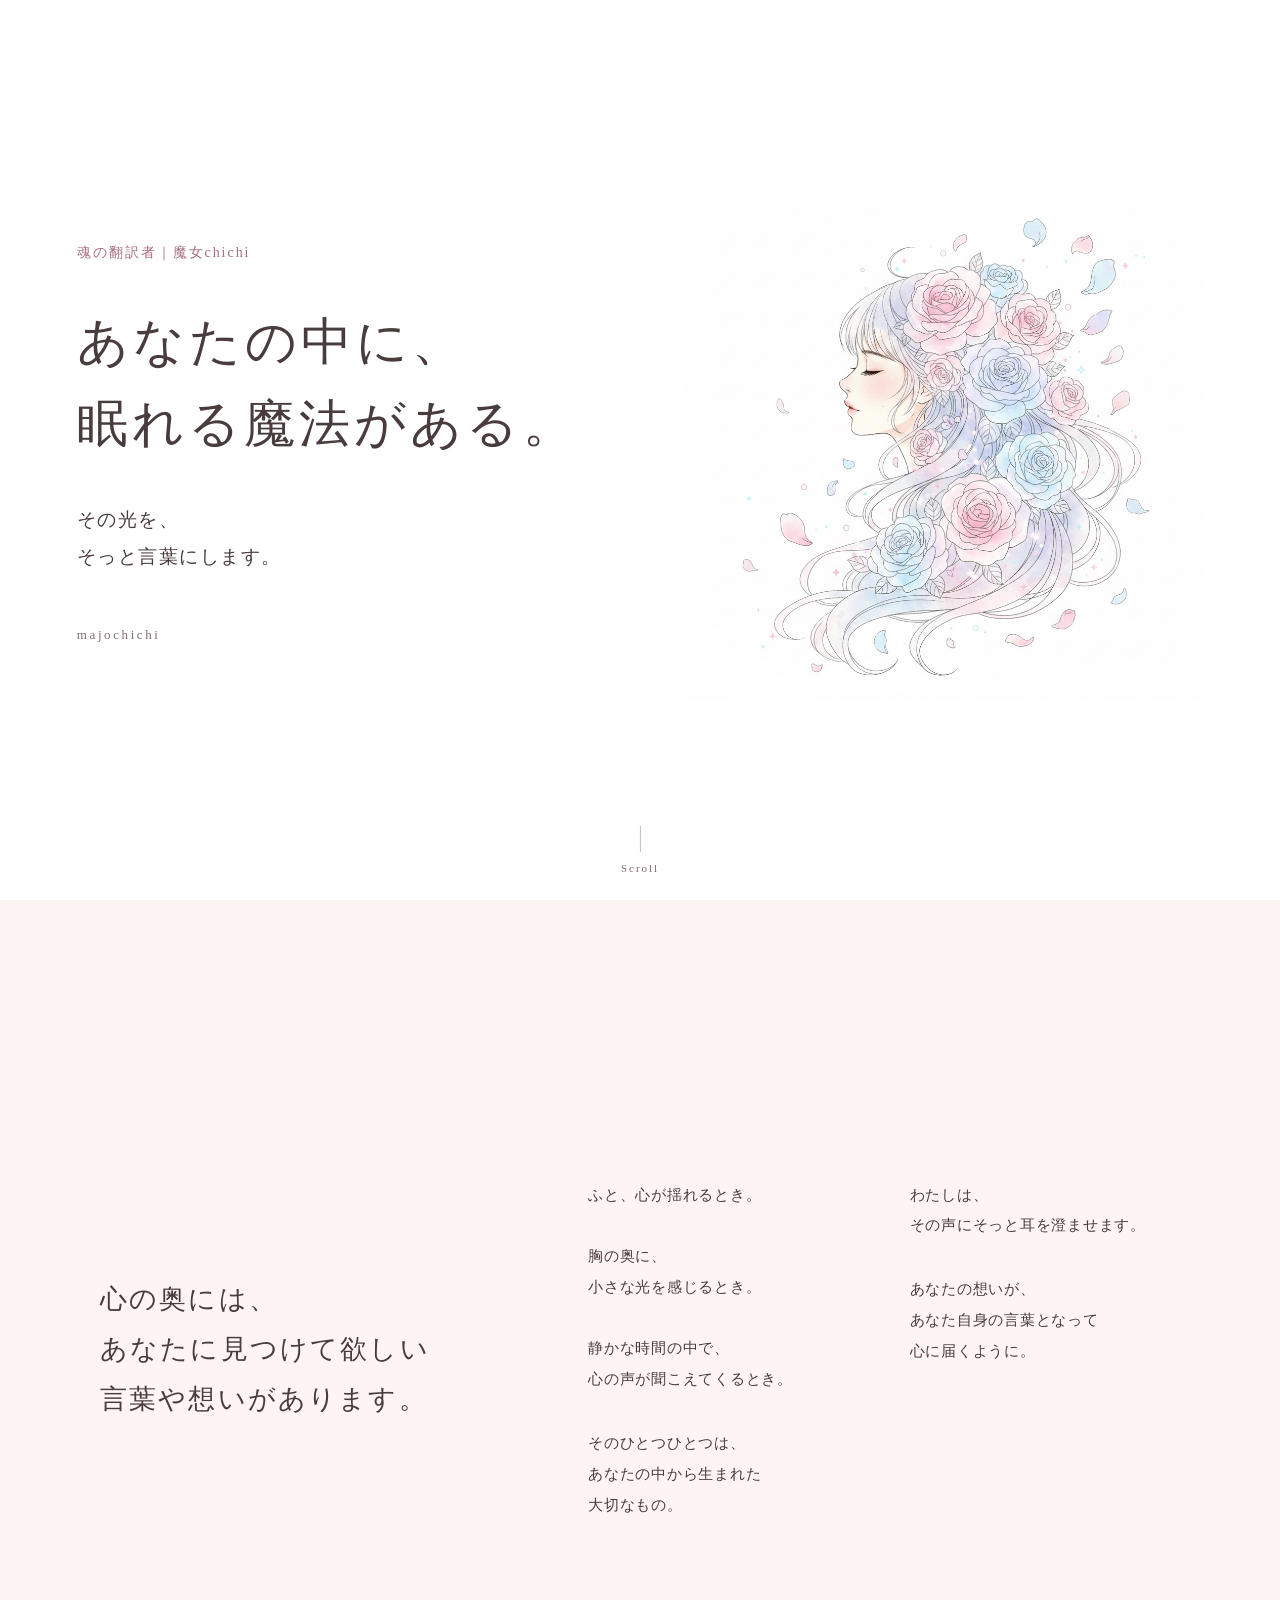
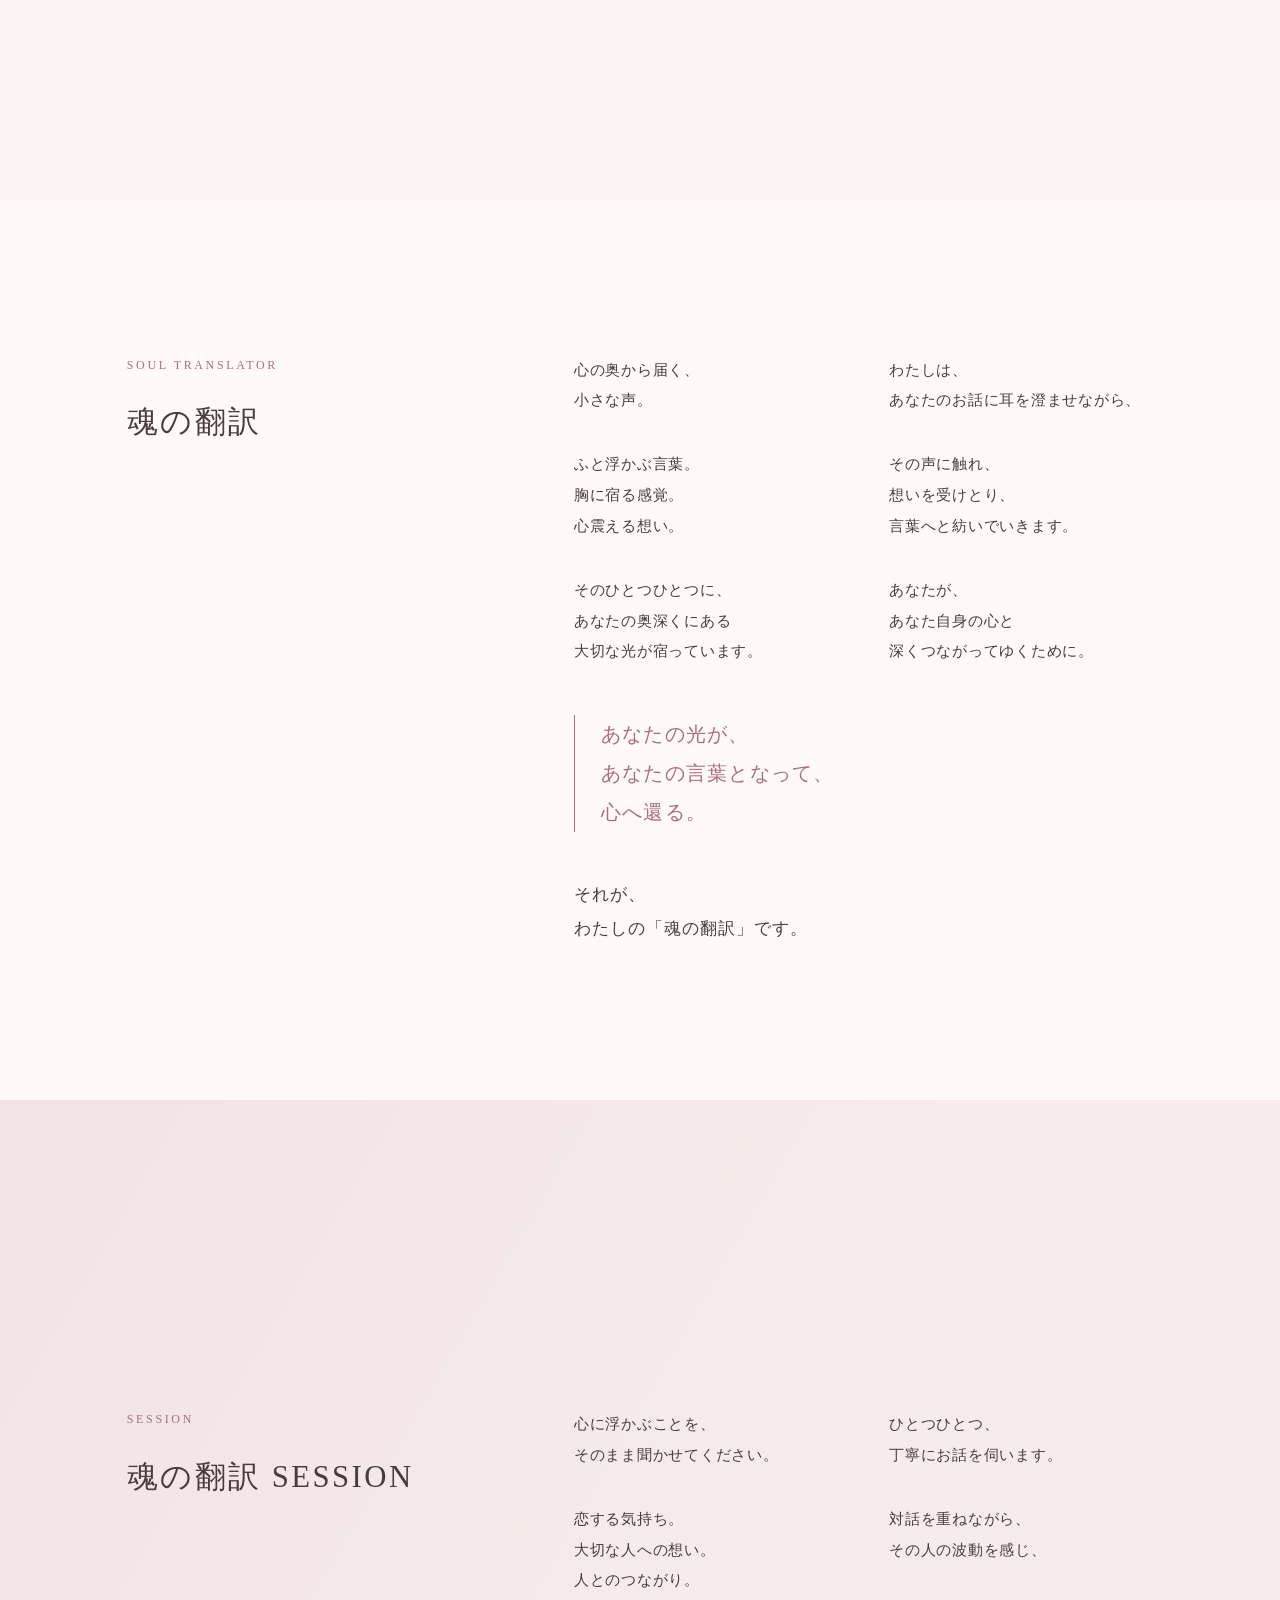
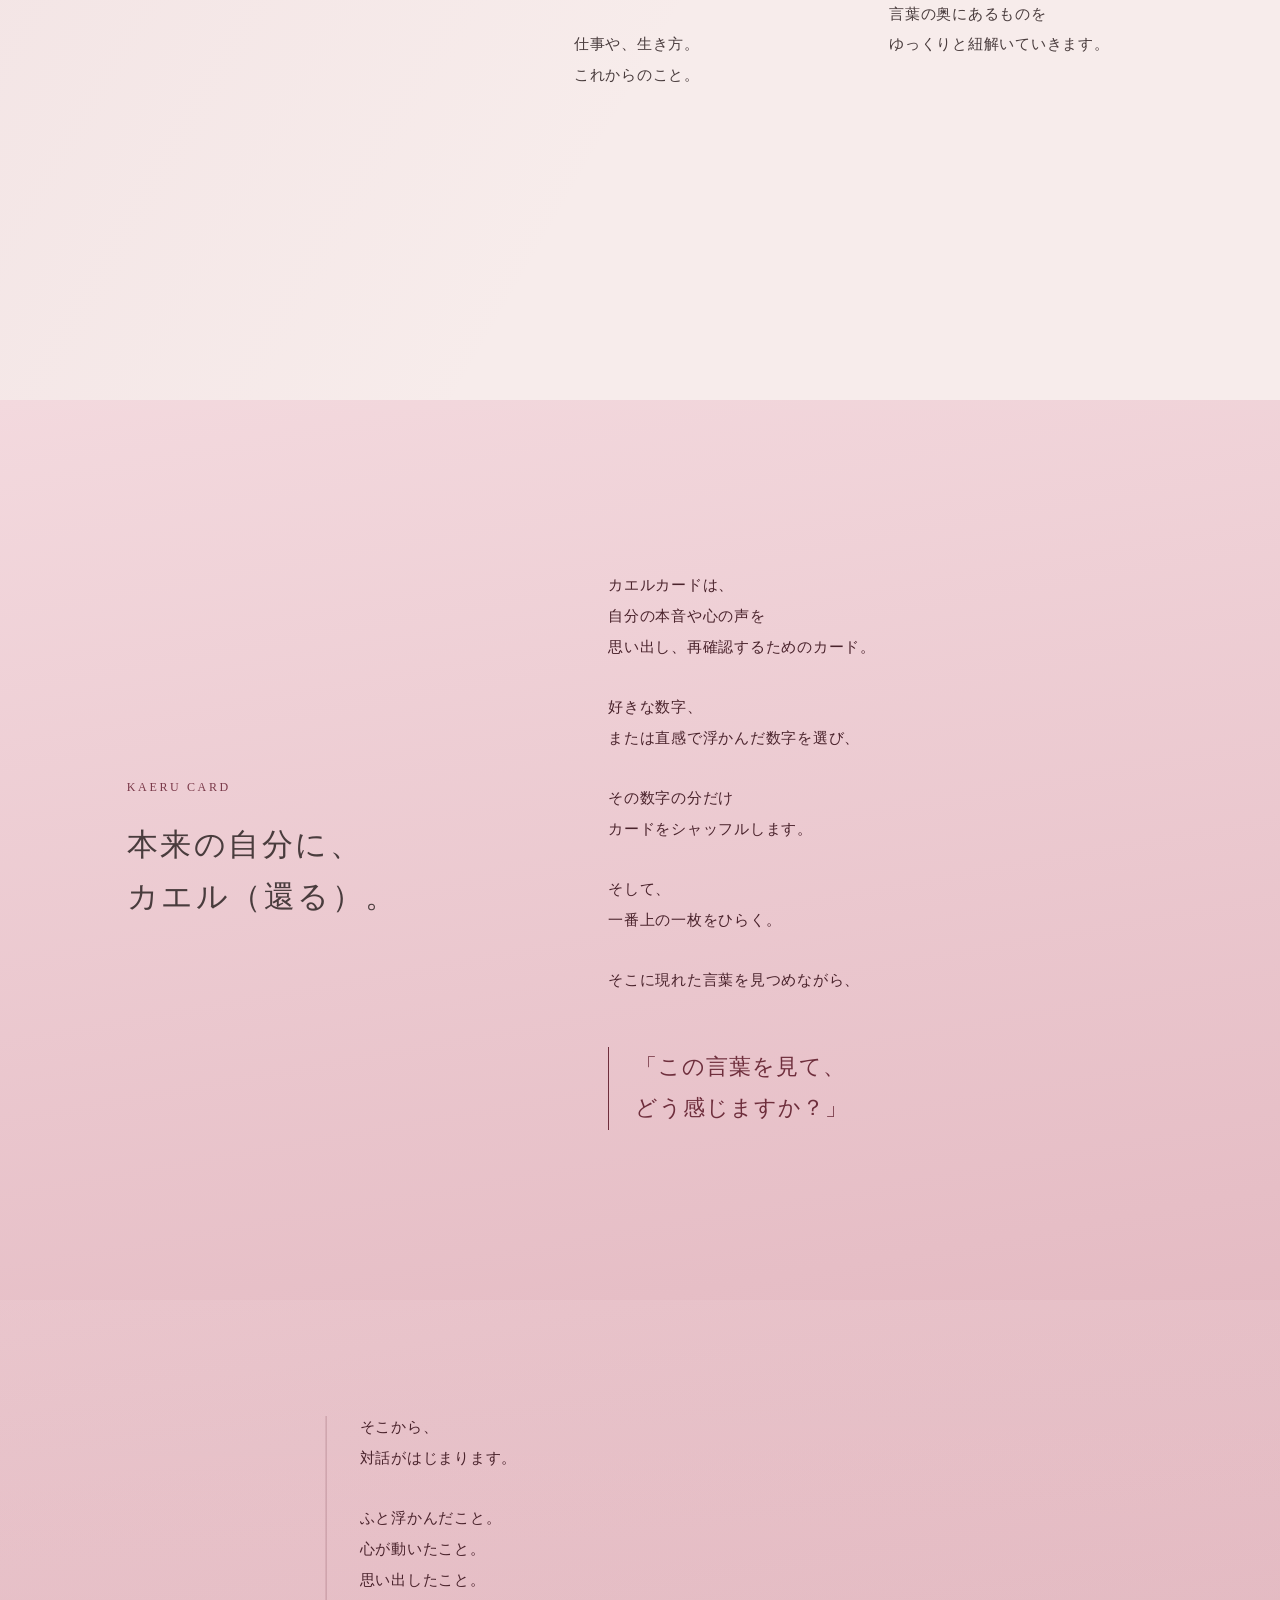
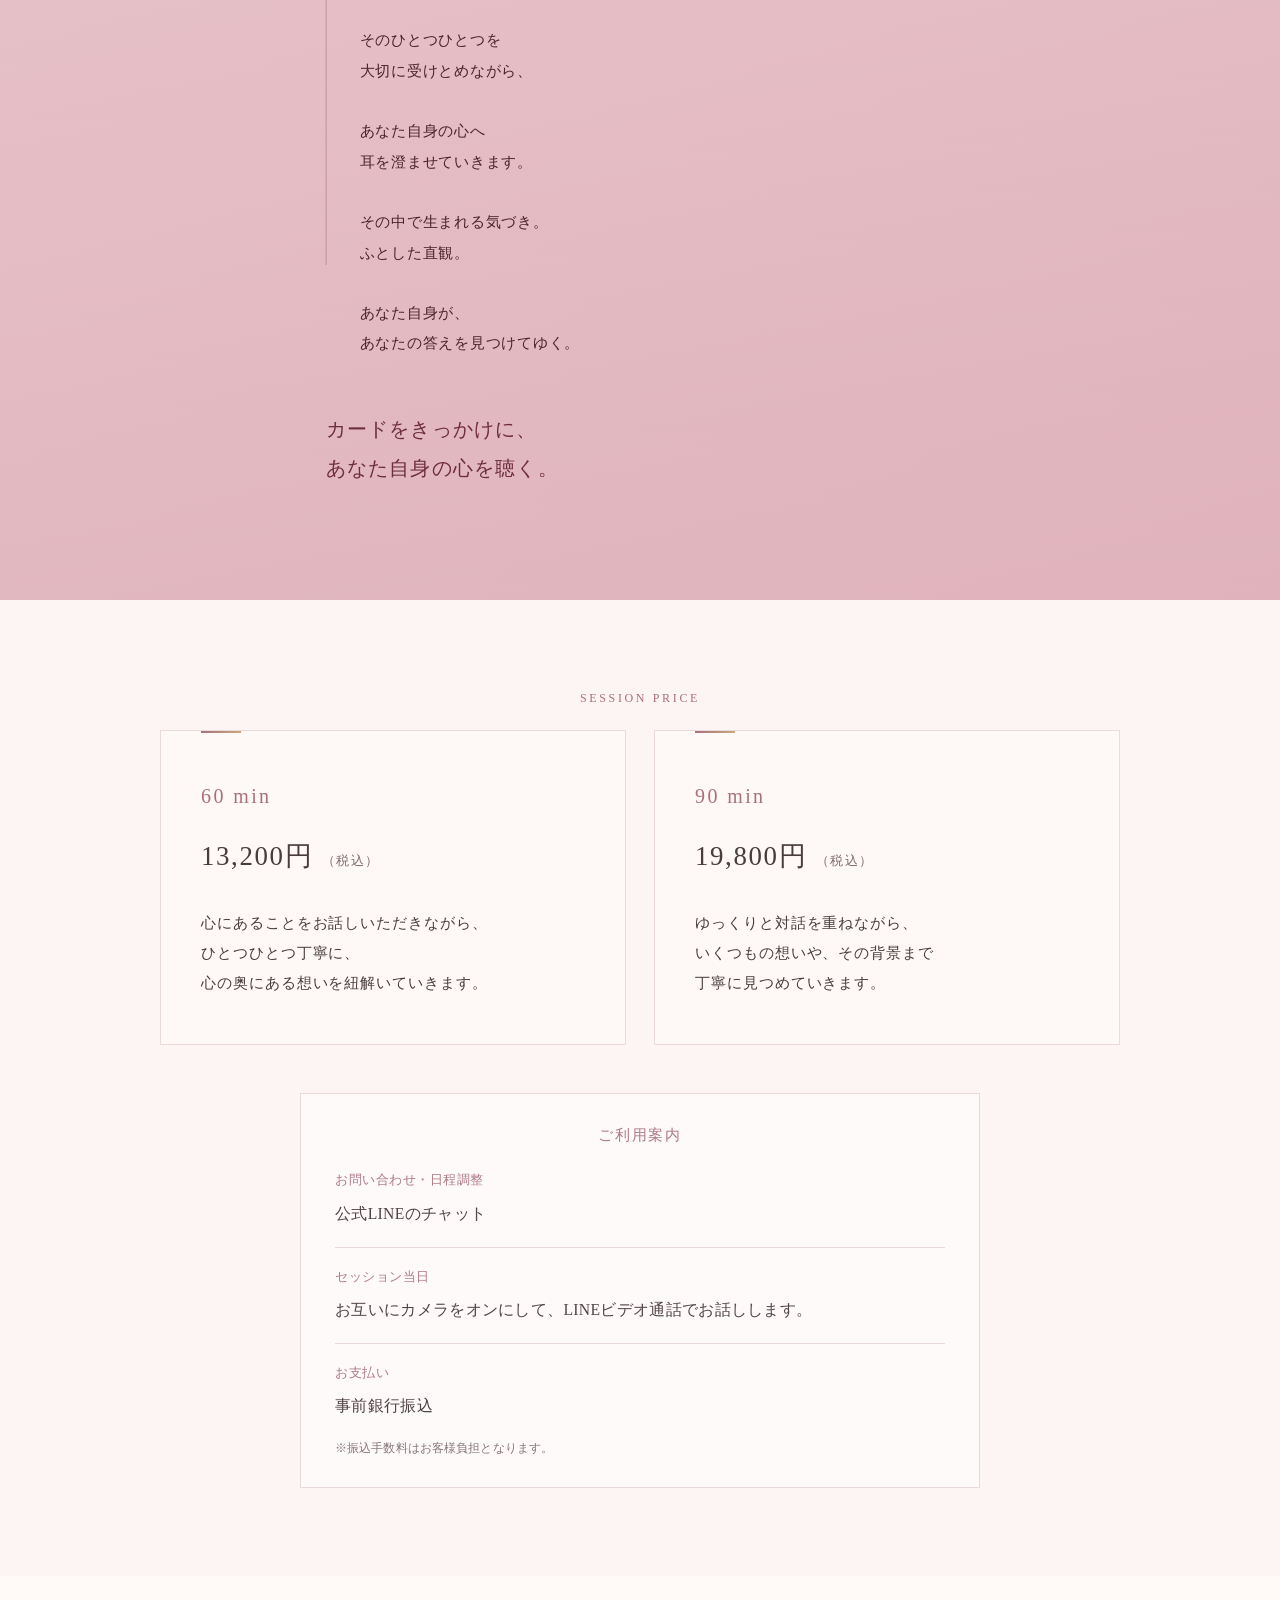
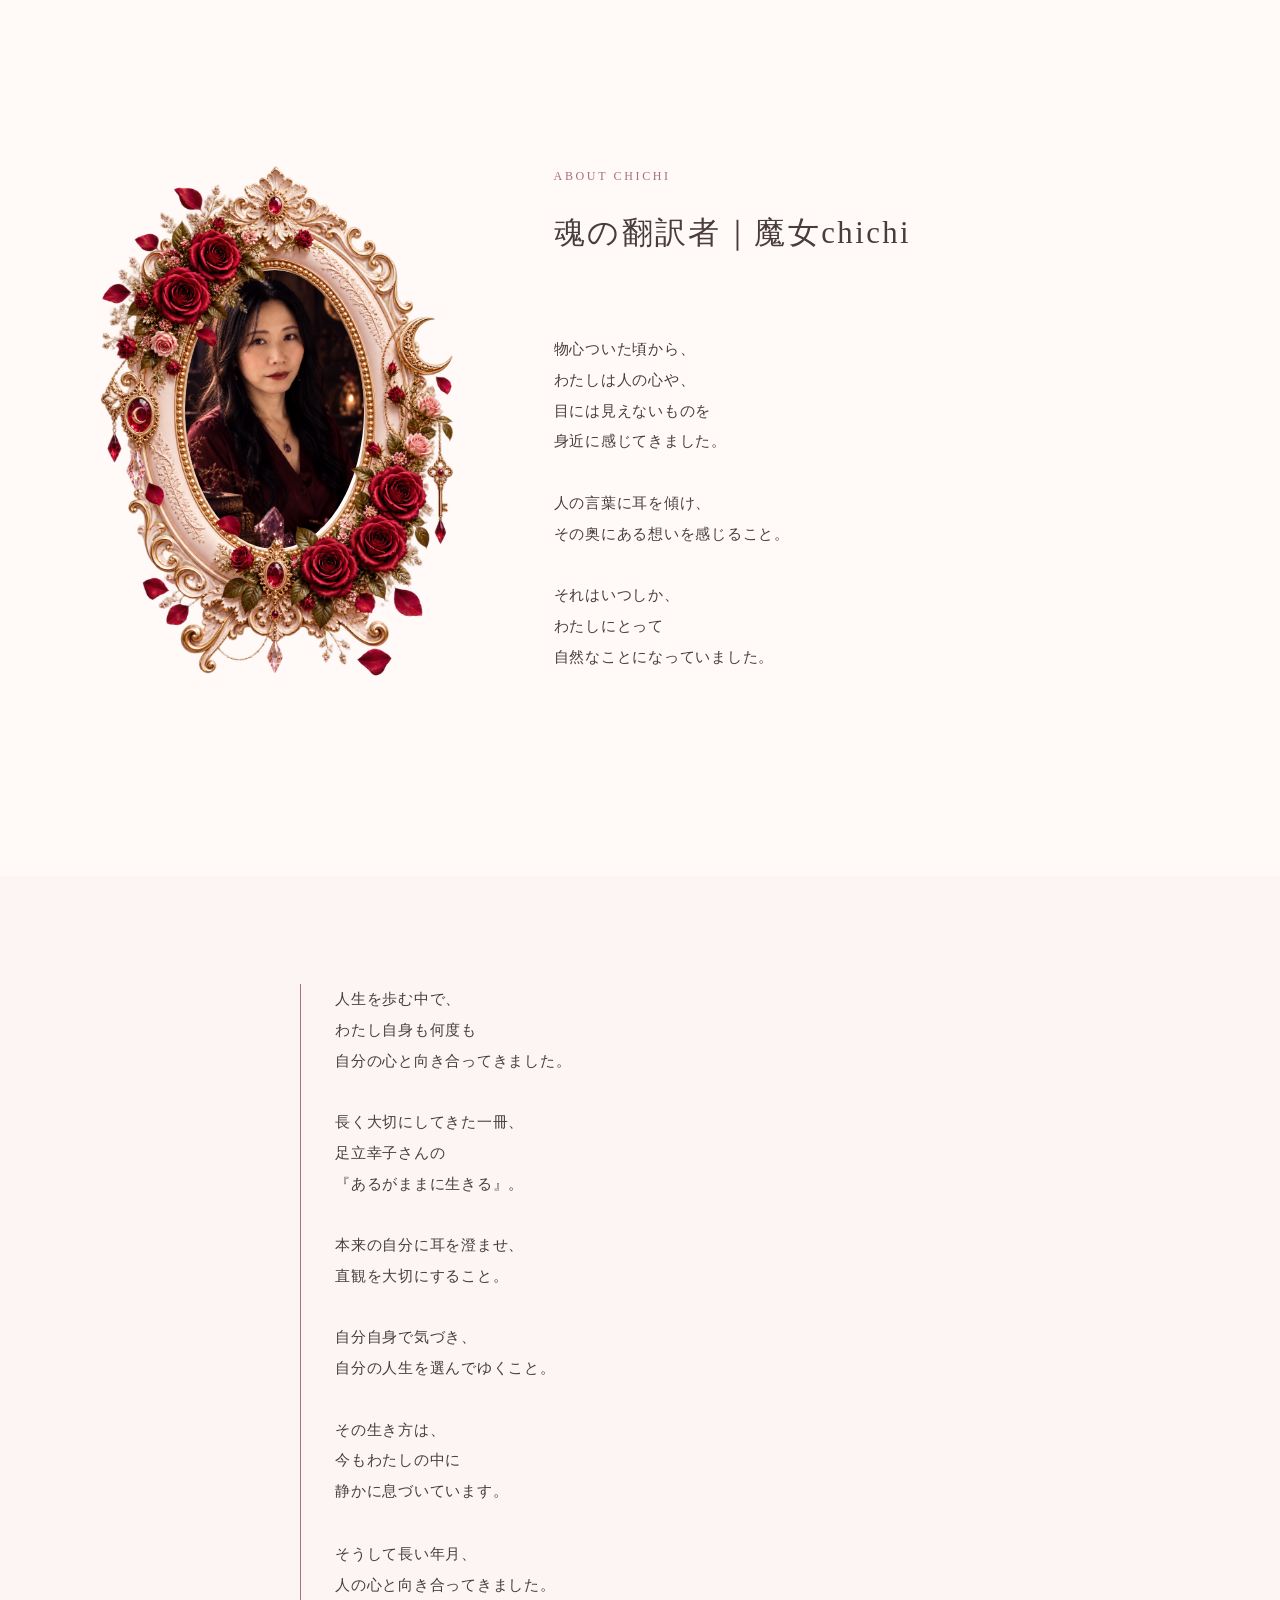
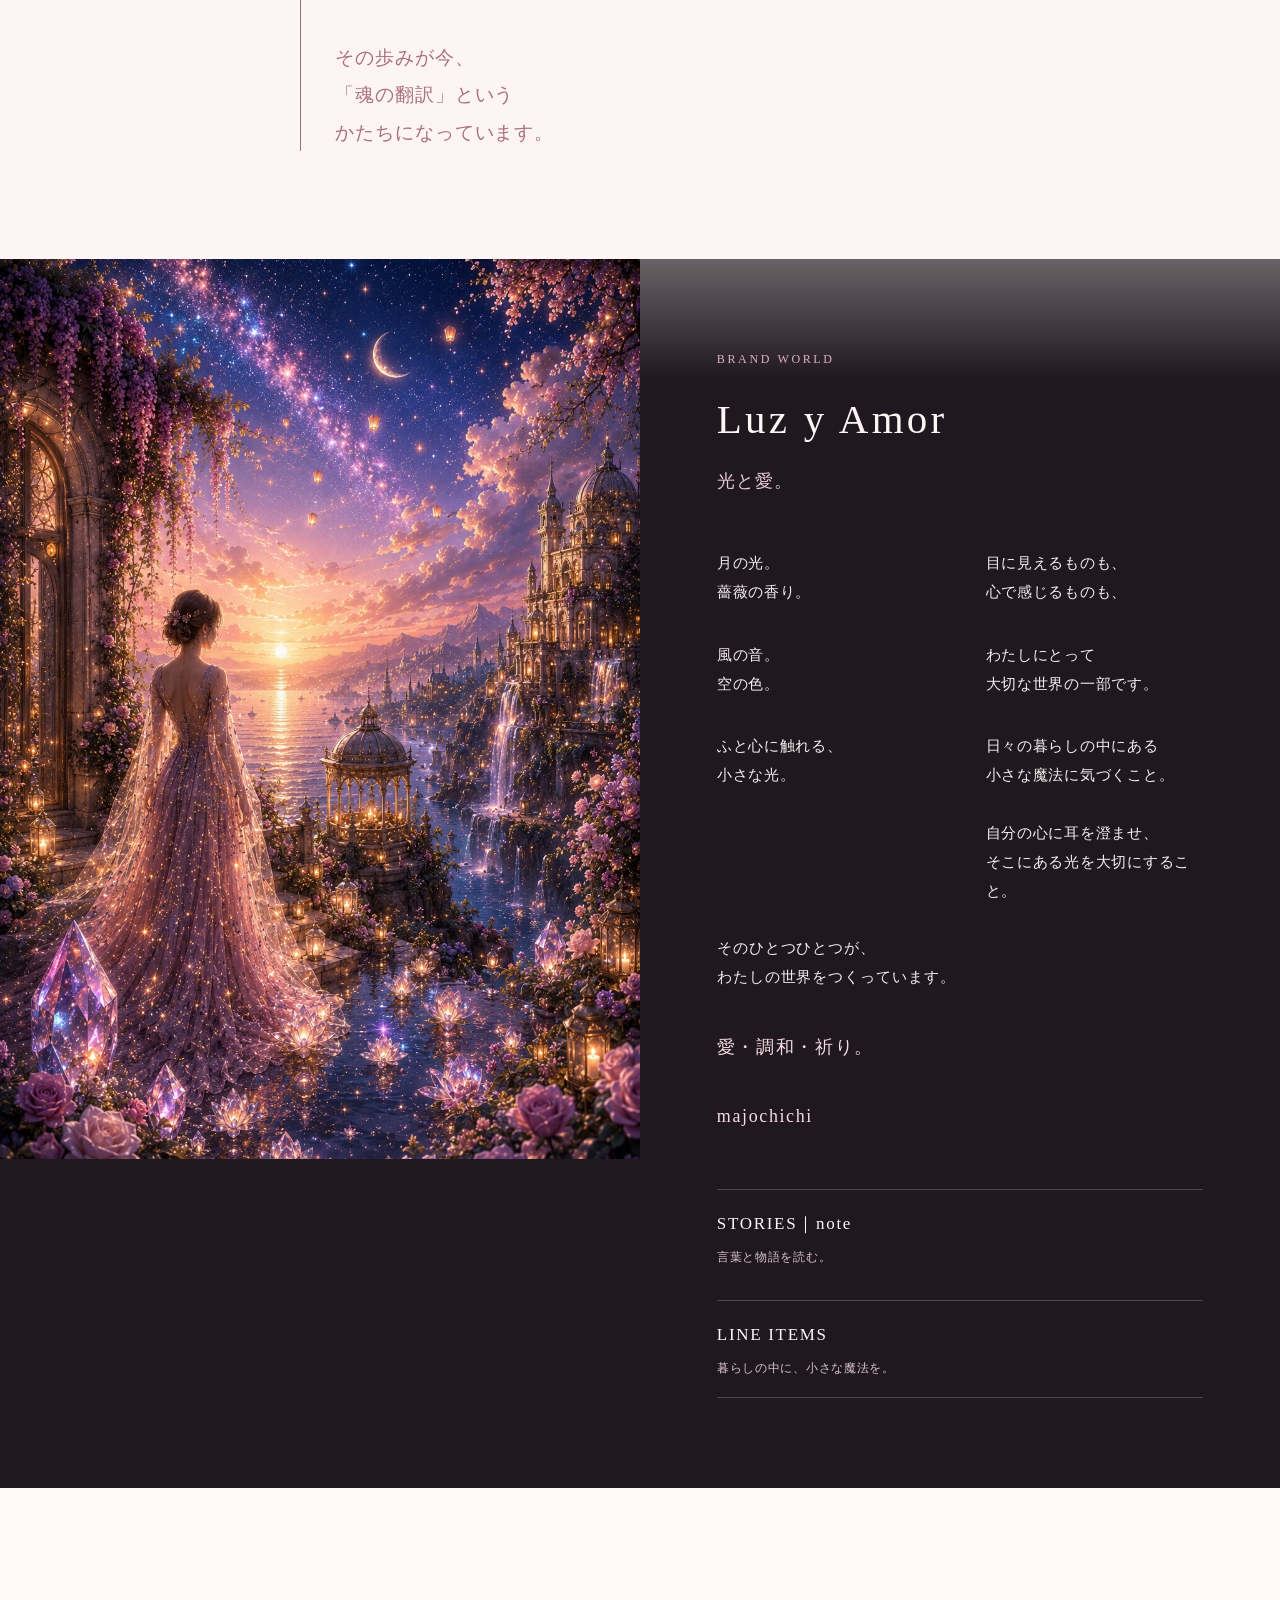
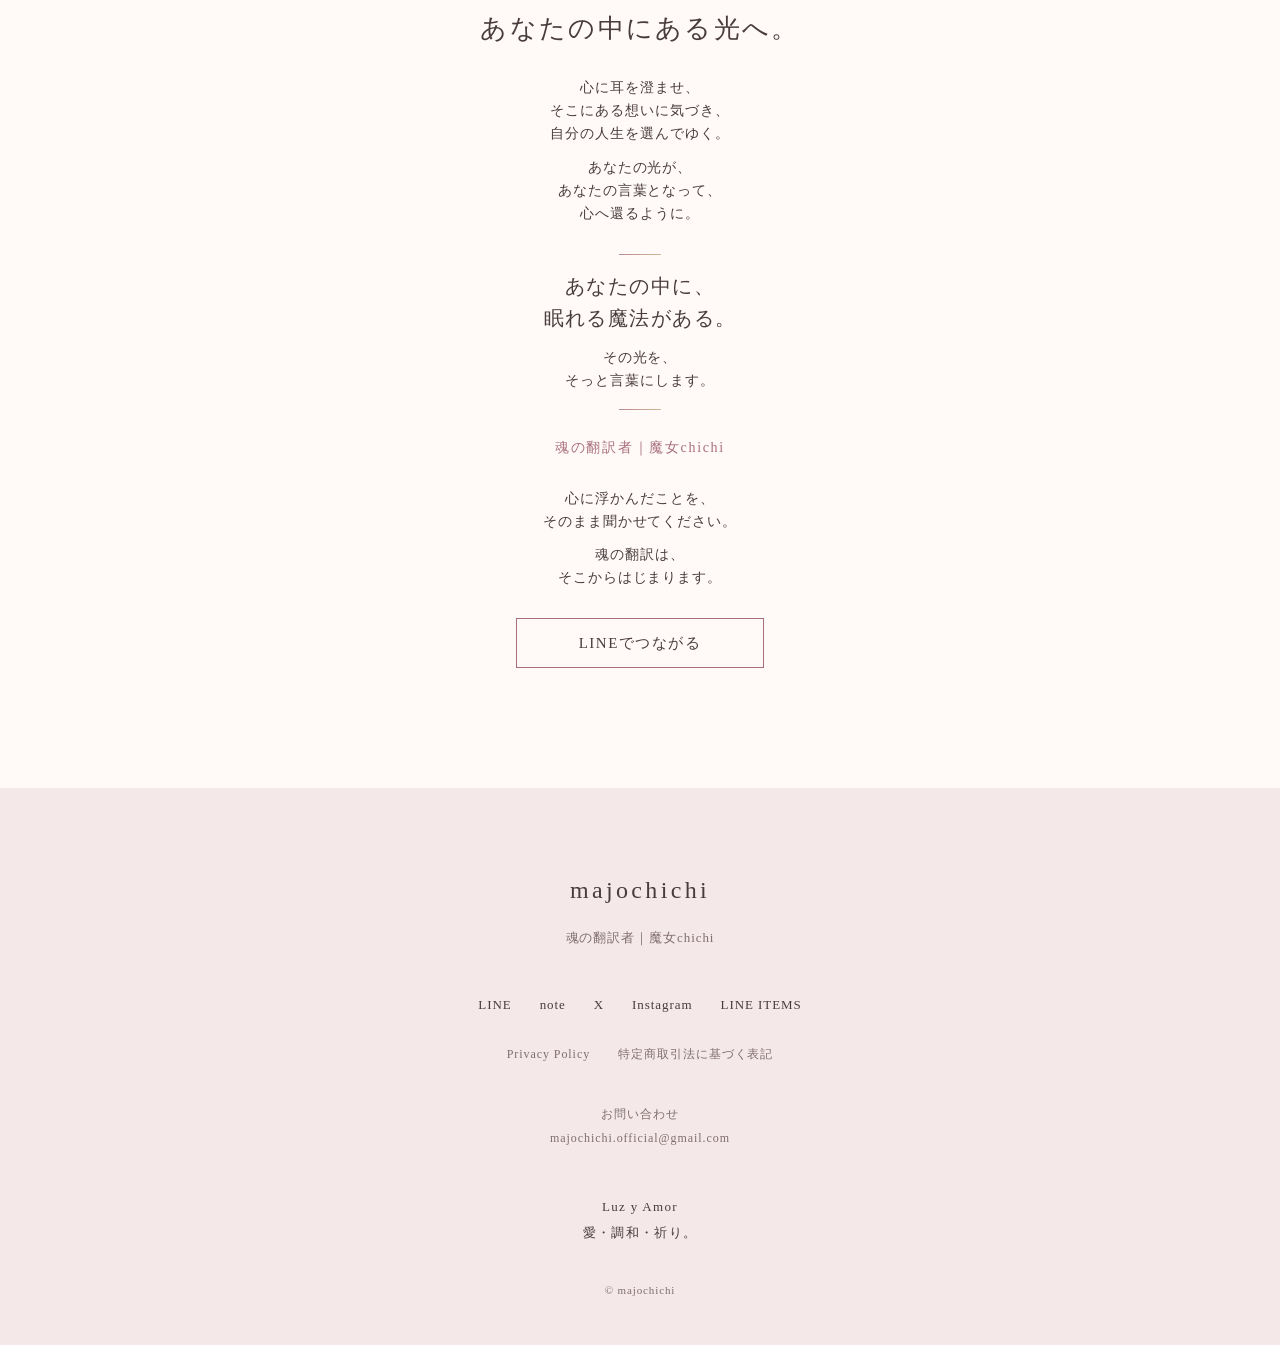
==== commit 33925597: "Add files via upload" ====
--- a/index (1).html
+++ b/index (1).html
@@ -72,6 +72,8 @@
       line-height: 1.8;
       text-align: left;
     }
+    #session-price .session-mobile-break { display: none; }
+
     @media (max-width: 640px) {
       #session-price .session-info.session-guide {
         width: 100%;
@@ -81,6 +83,22 @@
       #session-price .session-guide-title { margin-bottom: 18px; }
       #session-price .session-guide-item { padding-bottom: 15px; margin-bottom: 15px; }
       #session-price .session-info.session-guide .session-guide-value { font-size: 0.94rem; }
+      #session-price .session-mobile-break { display: inline; }
+    }
+    /* Footer: approved three-line layout on smartphones only */
+    @media (max-width: 640px) {
+      .site-footer .site-footer-links {
+        display: grid;
+        grid-template-columns: repeat(3, max-content);
+        justify-content: center;
+        justify-items: center;
+        column-gap: 1.4em;
+        row-gap: 0.65em;
+        text-align: center;
+      }
+      .site-footer .site-footer-links > a { margin: 0; position: relative; }
+      .site-footer .site-footer-links > a:nth-child(1),
+      .site-footer .site-footer-links > a:nth-child(5) { grid-column: 1 / -1; }
     }
   </style>
 </head>
@@ -523,7 +541,7 @@
 
           <div class="session-guide-item">
             <p class="session-guide-label">セッション当日</p>
-            <p class="session-guide-value">お互いにカメラをオンにして、LINEビデオ通話でお話しします。</p>
+            <p class="session-guide-value">お互いにカメラをオンにして、<br class="session-mobile-break">LINEビデオ通話でお話しします。</p>
           </div>
 
           <div class="session-guide-item">
@@ -905,16 +923,23 @@
           note
         </a>
 
+          <a
+          href="https://x.com/majo_chichi"
+          target="_blank"
+          rel="noopener noreferrer"
+        >
+          X
+        </a>
+
         
           <a
-          href="https://www.instagram.com/majochichi_official/"
+          href="https://www.instagram.com/majochichi.official/"
           target="_blank"
           rel="noopener noreferrer"
         >
           Instagram
         </a>
 
-        
           <a
           href="https://line.me/S/shop/sticker/author/6569185"
           target="_blank"
